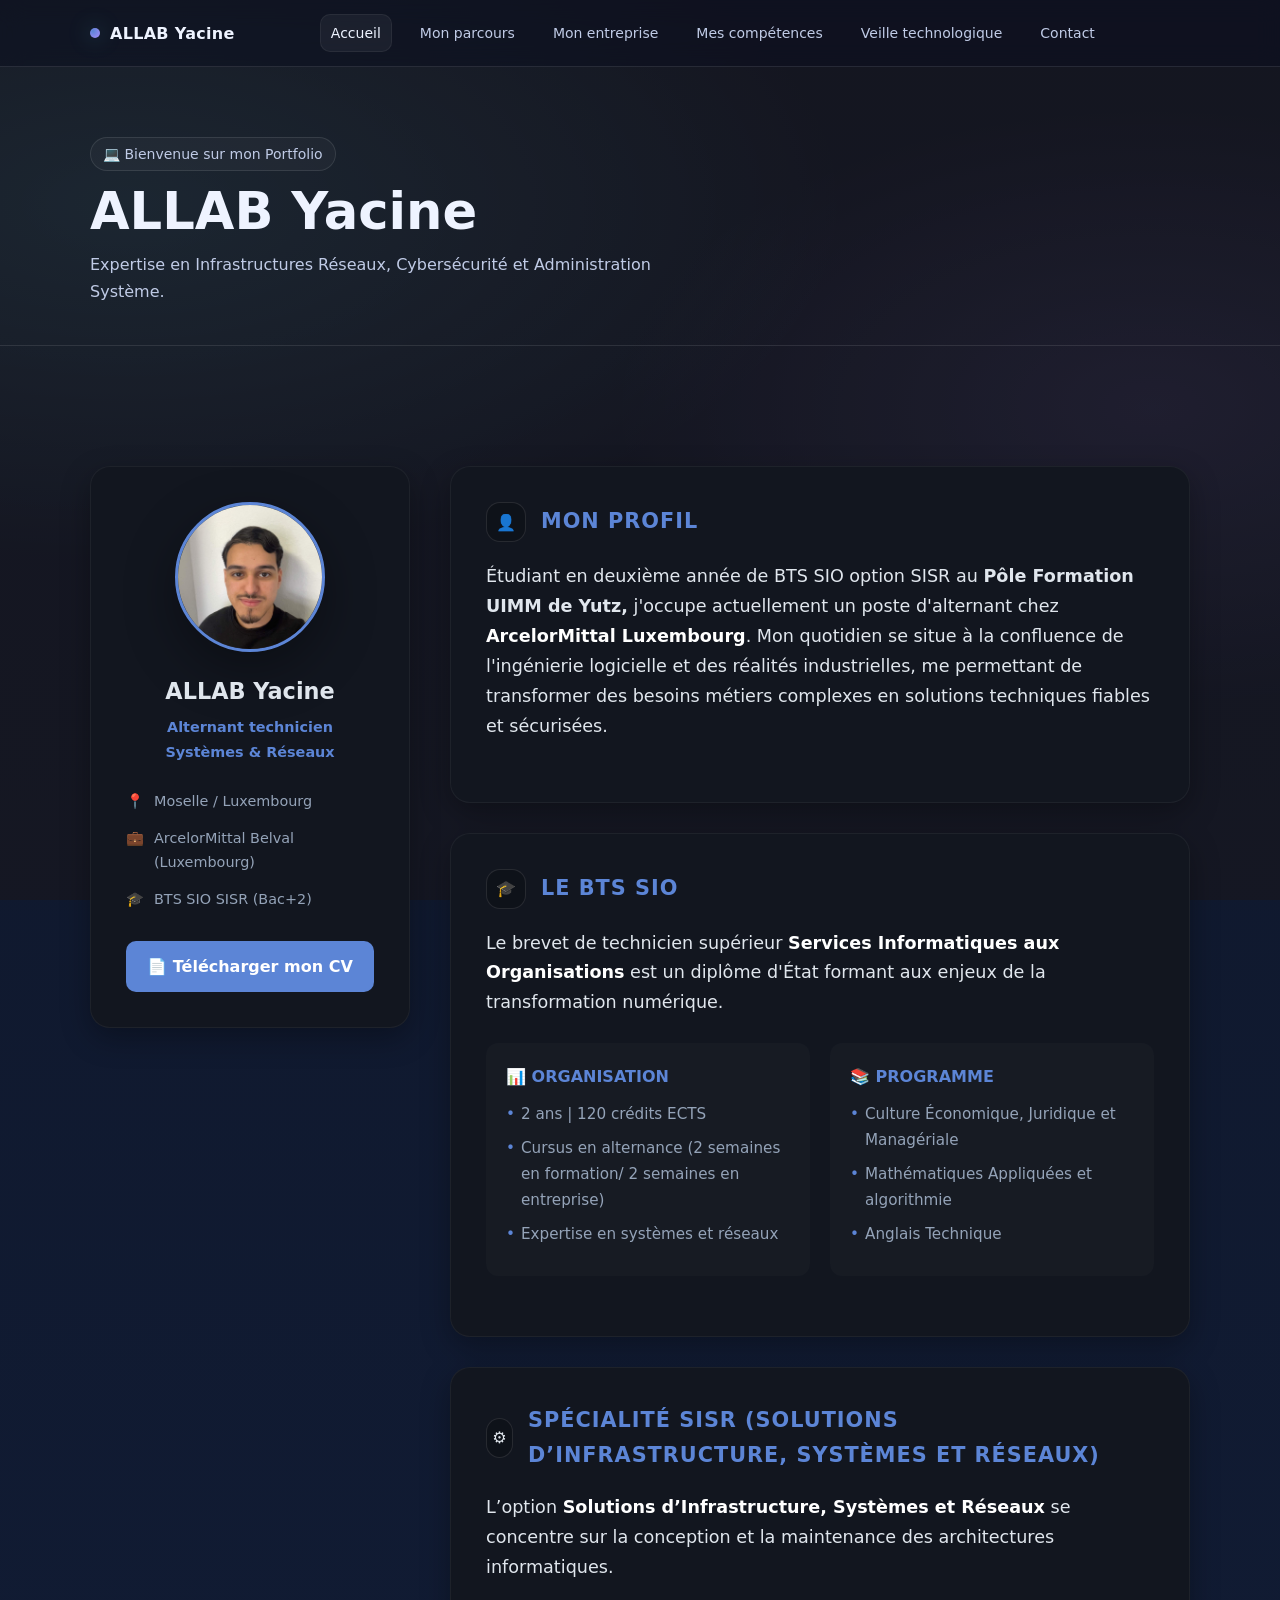
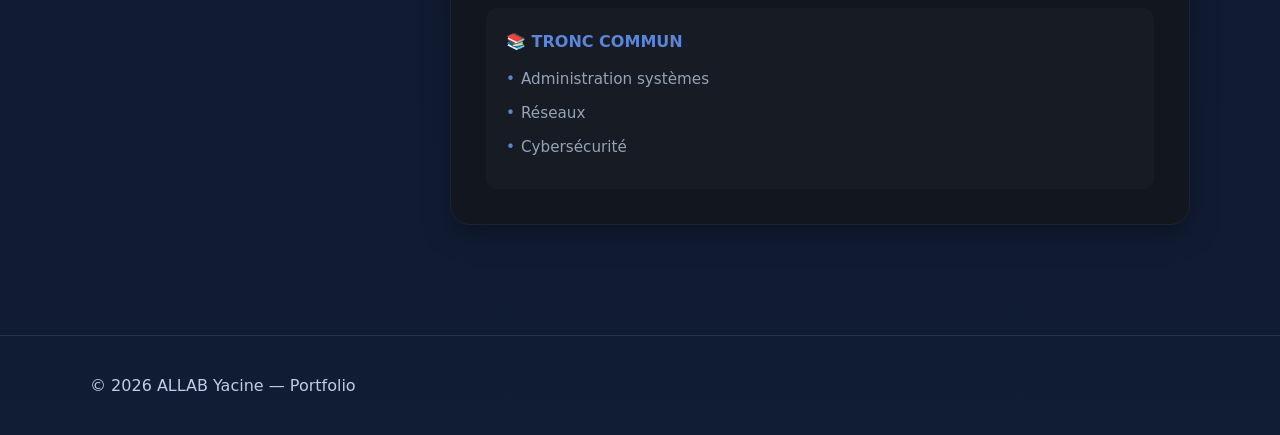
==== index.html @ d3a09414 "First commit" ====
<!doctype html>
<html lang="fr">
<head>
  <meta charset="utf-8" />
  <meta name="viewport" content="width=device-width, initial-scale=1" />
  <title>ALLAB Yacine — Mon Portfolio</title>
  <link rel="stylesheet" href="assets/css/style.css" />
</head>
<body>
  <div id="progress" class="progress"></div>

  <header class="header">
    <div class="container nav">
      <a class="brand" href="index.html">
        <span class="dot"></span>
        <span>ALLAB Yacine</span>
      </a>

      <nav id="navLinks" class="nav-links">
        <a class="active" href="index.html">Accueil</a>
        <a href="parcours.html">Mon parcours</a>
        <a href="entreprise.html">Mon entreprise</a>
        <a href="competences.html">Mes compétences</a>
        <a href="veille.html">Veille technologique</a>
        <a href="contact.html">Contact</a>
      </nav>

      <div class="actions">
        <button id="burger" class="burger" type="button" aria-label="Ouvrir le menu">
          <span></span>
        </button>
      </div>
    </div>
  </header>

<main>
  <section class="hero hero-bg">
    <div class="container">
      <div class="reveal">
        <span class="badge">💻 Bienvenue sur mon Portfolio</span>
        <h1 class="h-title">ALLAB Yacine</h1>
        <p class="h-sub">Expertise en Infrastructures Réseaux, Cybersécurité et Administration Système.</p>
      </div>
    </div>
  </section>

  <section class="about-section">
    <div class="container">
      <div class="about-grid">
        
        <aside class="big-bubble-dark profile-aside reveal">
          <div class="bubble-content-padding">
            <div class="about-avatar">
              <img src="./assets/img/moi2.jpg" alt="Photo de Yacine ALLAB">
            </div>
            <div class="about-name">
              <h2>ALLAB Yacine</h2>
              <p class="accent-text">Alternant technicien Systèmes & Réseaux</p>
            </div>
            <div class="about-info-list">
              <div class="info-item"><span>📍</span> Moselle / Luxembourg</div>
              <div class="info-item"><span>💼</span> ArcelorMittal Belval (Luxembourg)</div>
              <div class="info-item"><span>🎓</span> BTS SIO SISR (Bac+2)</div>
            </div>
            <a class="about-cv-btn" href="assets/cv/ALLAB_Yacine_CV.pdf" target="_blank">📄 Télécharger mon CV</a>
          </div>
        </aside>

        <div class="about-main-content">
          
          <article class="big-bubble-dark reveal">
            <div class="bubble-content-padding">
              <div class="bubble-header-mini">
                <span class="mini-ico">👤</span>
                <h2>Mon Profil</h2>
              </div>
              <p class="bubble-text">
                Étudiant en deuxième année de BTS SIO option SISR au <strong>Pôle Formation UIMM de Yutz,</strong> j'occupe actuellement un poste d'alternant chez <b>ArcelorMittal Luxembourg</b>. 
                Mon quotidien se situe à la confluence de l'ingénierie logicielle et des réalités industrielles, me permettant de transformer des besoins métiers complexes en solutions techniques fiables et sécurisées.
              </p>
            </div>
          </article>

          <article class="big-bubble-dark reveal" style="margin-top: 30px;">
            <div class="bubble-content-padding">
              <div class="bubble-header-mini">
                <span class="mini-ico">🎓</span>
                <h2>Le BTS SIO</h2>
              </div>
              <p class="bubble-text">
                Le brevet de technicien supérieur <b>Services Informatiques aux Organisations</b> est un diplôme d'État formant aux enjeux de la transformation numérique.
              </p>
              <div class="bubble-grid">
                <div class="bubble-box">
                  <h3 class="box-title">📊 Organisation</h3>
                  <ul class="clean-list">
                    <li>2 ans | 120 crédits ECTS</li>
                    <li>Cursus en alternance (2 semaines en formation/ 2 semaines en entreprise)</li>
                    <li>Expertise en systèmes et réseaux</li>
                  </ul>
                </div>
                <div class="bubble-box">
                  <h3 class="box-title">📚 Programme</h3>
                  <ul class="clean-list">
                    <li>Culture Économique, Juridique et Managériale</li>
                    <li>Mathématiques Appliquées et algorithmie</li>
                    <li>Anglais Technique</li>
                  </ul>
                </div>
              </div>
            </div>
          </article>

          <article class="big-bubble-dark reveal" style="margin-top: 30px;">
            <div class="bubble-content-padding">
              <div class="bubble-header-mini">
                <span class="mini-ico">⚙️</span>
                <h2>Spécialité SISR (Solutions d’Infrastructure, Systèmes et Réseaux)</h2>
              </div>
              <p class="bubble-text">
                L’option <b>Solutions d’Infrastructure, Systèmes et Réseaux</b> se concentre sur la conception et la maintenance des architectures informatiques.
              </p>
                <div class="bubble-box">
                  <h3 class="box-title">📚 Tronc commun</h3>
                  <ul class="clean-list">
                    <li>Administration systèmes</li>
                    <li>Réseaux</li>
                    <li>Cybersécurité</li>
                  </ul>
                </div>
            </div>
          </article>

        </div>
      </div>
    </div>
  </section>

  <footer class="footer">
    <div class="container">
      © <span id="year"></span> ALLAB Yacine — Portfolio 
    </div>
  </footer>
</main>

  <script src="assets/js/main.js"></script>
  <script>
    document.getElementById("year").textContent = new Date().getFullYear();
  </script>
</body>
</html>
---- assets/css/style.css ----
/* ====== RESET / BASE ====== */
* { box-sizing: border-box; margin: 0; padding: 0; }
html { scroll-behavior: smooth; }
:root{
  /* Dark plus clair */
  --bg: #0f172a;     /* fond principal (plus clair) */
  --bg2:#111c35;     /* dégradé bas */
  --card:#182347;    /* cartes plus claires */
  --text:#eef3ff;    /* texte */
  --muted:#c0cbe6;   /* texte secondaire plus lisible */

  --accent:#6ee7ff;
  --accent2:#a78bfa;

  --border: rgba(255,255,255,.10);
  --shadow: 0 16px 40px rgba(0,0,0,.28);
  --radius: 18px;
  --max: 1100px;
}

body{
  font-family: ui-sans-serif, system-ui, -apple-system, Segoe UI, Roboto, Arial;
  color: var(--text);
background:
  radial-gradient(1200px 600px at 10% 10%, rgba(110,231,255,.14), transparent 60%),
  radial-gradient(900px 500px at 90% 20%, rgba(167,139,250,.12), transparent 60%),
  linear-gradient(180deg, var(--bg), var(--bg2));
  min-height: 100vh;
}

a{ color: inherit; text-decoration: none; }
img{ max-width: 100%; display: block; }

.container{ width: min(var(--max), 92%); margin: 0 auto; }
section{ padding: 70px 0; }

.badge{
  display: inline-flex; gap: 8px; align-items:center;
  border: 1px solid var(--border);
  background: rgba(255,255,255,.03);
  padding: 8px 12px;
  border-radius: 999px;
  color: var(--muted);
  font-size: 14px;
}

hr.sep{
  border: none;
  height: 1px;
  background: linear-gradient(90deg, transparent, rgba(255,255,255,.14), transparent);
  margin: 28px 0;
}

/* ====== HEADER / NAV ====== */
.header{
  position: sticky;
  top: 0;
  z-index: 50;
  backdrop-filter: blur(12px);
  background: rgba(11,16,32,.55);
  border-bottom: 1px solid var(--border);
}

.nav{
  display:flex; align-items:center; justify-content: space-between;
  padding: 14px 0;
}

.brand{
  display:flex; align-items:center; gap: 10px;
  font-weight: 700;
  letter-spacing: .3px;
}

.brand .dot{
  width: 10px; height: 10px; border-radius: 50%;
  background: radial-gradient(circle at 30% 30%, var(--accent), var(--accent2));
  box-shadow: 0 0 22px rgba(110,231,255,.35);
}

.nav-links{
  display:flex; gap: 18px; align-items:center;
}

.nav-links a{
  color: var(--muted);
  font-size: 14px;
  padding: 10px 10px;
  border-radius: 10px;
  transition: .2s ease;
}
.nav-links a:hover, .nav-links a.active{
  color: var(--text);
  background: rgba(255,255,255,.05);
  border: 1px solid rgba(255,255,255,.06);
}

.actions{ display:flex; gap: 10px; align-items:center; }
.icon-btn{
  border: 1px solid var(--border);
  background: rgba(255,255,255,.03);
  color: var(--text);
  padding: 10px 12px;
  border-radius: 12px;
  cursor: pointer;
  transition: .2s ease;
}
.icon-btn:hover{ transform: translateY(-1px); background: rgba(255,255,255,.06); }

.burger{
  display:none;
  width: 44px; height: 44px;
  align-items:center; justify-content:center;
  border-radius: 12px;
  border: 1px solid var(--border);
  background: rgba(255,255,255,.03);
  cursor:pointer;
}
.burger span{
  display:block; width: 18px; height: 2px; background: var(--text);
  position: relative;
}
.burger span::before, .burger span::after{
  content:""; position:absolute; left:0;
  width: 18px; height: 2px; background: var(--text);
}
.burger span::before{ top:-6px; }
.burger span::after{ top:6px; }

/* ====== HERO ====== */
.hero{
  padding: 70px 0 40px;
}
.hero-grid{
  display:grid;
  grid-template-columns: 1.2fr .8fr;
  gap: 28px;
  align-items: stretch;
}
.h-title{
  font-size: clamp(34px, 4vw, 52px);
  line-height: 1.05;
  margin: 14px 0 12px;
}
.h-sub{
  color: var(--muted);
  font-size: 16px;
  line-height: 1.7;
  max-width: 56ch;
}
.h-cta{ margin-top: 18px; display:flex; gap: 12px; flex-wrap: wrap; }

.btn{
  display:inline-flex; align-items:center; justify-content:center;
  gap: 10px;
  padding: 12px 16px;
  border-radius: 14px;
  border: 1px solid var(--border);
  background: rgba(255,255,255,.03);
  transition: .2s ease;
  font-weight: 600;
  font-size: 14px;
}
.btn:hover{ transform: translateY(-1px); background: rgba(255,255,255,.06); }

.btn.primary{
  border: none;
  background: linear-gradient(90deg, rgba(110,231,255,.95), rgba(167,139,250,.95));
  color: #071022;
}
.btn.primary:hover{ filter: brightness(1.02); }

.card{
  border: 1px solid var(--border);
  background: rgba(24,35,71,.72);
  border-radius: var(--radius);
  box-shadow: var(--shadow);
}

.hero-card{
  padding: 18px;
  display:flex;
  flex-direction: column;
  gap: 14px;
  position: relative;
  overflow:hidden;
}
.hero-card::before{
  content:"";
  position:absolute; inset:-120px -160px auto auto;
  width: 320px; height: 320px;
  background: radial-gradient(circle at 30% 30%, rgba(110,231,255,.18), transparent 55%);
  transform: rotate(12deg);
}
.profile{
  display:flex; gap: 14px; align-items:center;
}
.avatar{
  width: 54px; height: 54px; border-radius: 16px;
  background: linear-gradient(135deg, rgba(110,231,255,.35), rgba(167,139,250,.35));
  border: 4px solid rgba(255,255,255,.10);
  display:flex; align-items:center; justify-content:center;
  font-weight: 800;
}
.profile .meta p{ color: var(--muted); font-size: 13px; margin-top: 3px; }

.kpi{
  display:grid;
  grid-template-columns: repeat(3,1fr);
  gap: 10px;
}
.kpi .k{
  padding: 12px;
  border-radius: 14px;
  border: 1px solid var(--border);
  background: rgba(255,255,255,.03);
}
.k .n{ font-weight: 800; font-size: 18px; }
.k .l{ color: var(--muted); font-size: 12px; margin-top: 6px; }

/* ====== CONTENT BLOCKS ====== */
.grid-3{ display:grid; grid-template-columns: repeat(3, 1fr); gap: 14px; }
.grid-2{ display:grid; grid-template-columns: repeat(2, 1fr); gap: 14px; }

.block{ padding: 18px; }
.block h3{ font-size: 16px; margin-bottom: 8px; }
.block p{ color: var(--muted); line-height: 1.7; font-size: 14px; }

.list{
  margin-top: 8px;
  display:flex;
  flex-direction: column;
  gap: 10px;
}
.li{
  display:flex; gap: 10px; align-items:flex-start;
  padding: 12px;
  border-radius: 14px;
  border: 1px solid var(--border);
  background: rgba(255,255,255,.03);
}
.bullet{
  width: 10px; height: 10px; border-radius: 50%;
  margin-top: 6px;
  background: linear-gradient(135deg, var(--accent), var(--accent2));
  box-shadow: 0 0 18px rgba(110,231,255,.22);
}

.page-title{
  padding: 40px 0 10px;
}
.page-title h1{
  font-size: 34px;
  margin-top: 10px;
}
.page-title p{ color: var(--muted); margin-top: 8px; line-height: 1.7; }

.pills{ display:flex; flex-wrap: wrap; gap: 10px; margin-top: 12px; }
.pill{
  font-size: 13px;
  padding: 8px 10px;
  border-radius: 999px;
  border: 1px solid var(--border);
  background: rgba(255,255,255,.03);
  color: var(--muted);
}


.avatar {
  width:200px;
  height:200px;
  border-radius:50%;
  overflow:hidden;
  display:flex;
  align-items:center;
  justify-content:center;
  background:linear-gradient(135deg,#6ee7ff,#a78bfa);
}

.avatar img{
  width:100%;
  height:100%;
  object-fit:cover;
}
/* ====== SKILLS ====== */
.skill{
  padding: 14px;
  border-radius: 16px;
  border: 1px solid var(--border);
  background: rgba(255,255,255,.03);
}
.skill .top{ display:flex; justify-content: space-between; gap: 14px; align-items:center; }
.skill .top b{ font-size: 14px; }
.skill .top span{ color: var(--muted); font-size: 12px; }
.bar{
  margin-top: 10px;
  height: 10px;
  border-radius: 999px;
  background: rgba(255,255,255,.06);
  overflow:hidden;
  border: 1px solid rgba(255,255,255,.05);
}
.bar > i{
  display:block;
  height: 100%;
  width: 40%;
  border-radius: 999px;
  background: linear-gradient(90deg, rgba(110,231,255,.95), rgba(167,139,250,.95));
}

/* ====== CONTACT ====== */
.contact-grid{
  display:grid;
  grid-template-columns: 1fr 1fr;
  gap: 14px;
}
.input{
  width: 100%;
  padding: 12px 12px;
  border-radius: 12px;
  border: 1px solid var(--border);
  background: rgba(255,255,255,.03);
  color: var(--text);
  outline: none;
}
textarea.input{ min-height: 140px; resize: vertical; }

small.help{ color: var(--muted); display:block; margin-top: 8px; line-height: 1.6; }

/* ====== FOOTER ====== */
.footer{
  padding: 40px 0;
  color: var(--muted);
  border-top: 1px solid var(--border);
  margin-top: 40px;
}

/* ====== SCROLL PROGRESS ====== */
.progress{
  position: fixed;
  top: 0; left: 0;
  height: 3px;
  width: 0%;
  background: linear-gradient(90deg, rgba(110,231,255,.95), rgba(167,139,250,.95));
  z-index: 100;
}

/* ====== ANIMATIONS ====== */
.reveal{
  opacity: 0;
  transform: translateY(10px);
  transition: .6s ease;
}
.reveal.visible{
  opacity: 1;
  transform: translateY(0);
}

/* ====== RESPONSIVE ====== */
@media (max-width: 920px){
  .hero-grid{ grid-template-columns: 1fr; }
  .grid-3{ grid-template-columns: 1fr; }
  .grid-2{ grid-template-columns: 1fr; }
  .contact-grid{ grid-template-columns: 1fr; }
  .kpi{ grid-template-columns: 1fr; }

  .nav-links{
    position: fixed;
    top: 64px;
    left: 4%;
    right: 4%;
    display:none;
    flex-direction: column;
    background: rgba(11,16,32,.92);
    border: 1px solid var(--border);
    border-radius: 16px;
    padding: 12px;
    box-shadow: var(--shadow);
  }
  .nav-links.open{ display:flex; }
  .burger{ display:flex; }
}


.hero-bg{
  position: relative;
  overflow: hidden;
  border-bottom: 1px solid var(--border);
}

body::before{
  content:"";
  position: fixed;
  inset:0px;
  background: url("../img/bg-server2.jpg") center/cover no-repeat;
  filter: blur(1px);
  transform: scale(1.08);
  opacity: .2;      /* augmente pour voir */
  z-index: -2;
}

body::after{
  content:"";
  position: fixed;
  inset:0;
  background: rgba(27, 22, 22, 0.45);  /* baisse l’overlay */
  z-index: -1;
}


/* IMPORTANT: remonte ton contenu au-dessus du background */
.hero-bg > .container{
  position: relative;
  z-index: 2;

}


/* ====== MINI GALLERY ====== */
.gallery-head{
  display:flex;
  justify-content: space-between;
  gap: 14px;
  align-items: flex-start;
  flex-wrap: wrap;
  margin-bottom: 14px;
}

.mini-gallery{
  display:grid;
  grid-template-columns: 1.6fr 1fr;
  grid-template-rows: 160px 160px;
  gap: 12px;
}

.g-item{
  position: relative;
  border-radius: 16px;
  overflow: hidden;
  border: 1px solid var(--border);
  background: rgba(255,255,255,.03);
  cursor: pointer;
  transition: transform .2s ease, filter .2s ease;
}

.g-item:hover{
  transform: translateY(-2px);
  filter: brightness(1.03);
}

.g-item img{
  width: 100%;
  height: 100%;
  object-fit: cover;
  display:block;
  transform: scale(1.02);
}

.g-item::after{
  content:"";
  position:absolute;
  inset:0;
  background: linear-gradient(180deg, transparent 55%, rgba(0,0,0,.55));
  pointer-events:none;
}

.g-item figcaption{
  position:absolute;
  left: 12px;
  bottom: 10px;
  font-size: 13px;
  color: rgba(255,255,255,.92);
  z-index: 1;
}

.g-big{
  grid-row: 1 / span 2;
}

/* Responsive */
@media (max-width: 920px){
  .mini-gallery{
    grid-template-columns: 1fr;
    grid-template-rows: 190px 160px 160px;
  }
  .g-big{
    grid-row: auto;
  }
}

/* ====== LIGHTBOX ====== */
.lightbox{
  position: fixed;
  inset: 0;
  display: none;
  place-items: center;
  background: rgba(0,0,0,.70);
  z-index: 999;
  padding: 18px;
}

.lightbox.open{ display: grid; }

.lightbox img{
  max-width: min(980px, 92vw);
  max-height: 82vh;
  border-radius: 18px;
  border: 1px solid rgba(255,255,255,.12);
  box-shadow: 0 20px 60px rgba(0,0,0,.45);
}

.lightbox-close{
  position: fixed;
  top: 14px;
  right: 14px;
  width: 44px;
  height: 44px;
  border-radius: 14px;
  border: 1px solid rgba(255,255,255,.16);
  background: rgba(255,255,255,.08);
  color: white;
  cursor: pointer;
}

/* ====== IMAGE ENTREPRISE ====== */
.entreprise-image{
  border-radius: 16px;
  overflow: hidden;
  border: 1px solid var(--border);
  background: rgba(255,255,255,.04);
}

.entreprise-image img{
  width: 100%;
  height: 280px;
  object-fit: cover;
  display: block;
  transition: transform .4s ease;
}

.entreprise-image:hover img{
  transform: scale(1.04);
}


/* ====== HERO PHOTO ENTREPRISE ====== */
.hero-photo{
  padding: 18px 0 10px;
}

.hero-photo-wrap{
  position: relative;
  border-radius: 22px;
  overflow: hidden;
  border: 1px solid rgba(255,255,255,.10);
  box-shadow: 0 24px 70px rgba(0,0,0,.35);
}

/* image grande, mise en avant */
.hero-photo-wrap img{
  width: 100%;
  height: clamp(220px, 36vw, 420px);
  object-fit: cover;
  display: block;
  transform: scale(1.01);
}

/* overlay pour lisibilité + effet premium */
.hero-photo-wrap::after{
  content:"";
  position:absolute;
  inset:0;
  background: linear-gradient(180deg, rgba(0,0,0,.08) 40%, rgba(0,0,0,.60));
  pointer-events:none;
}

/* caption en bas à gauche */
.hero-photo-wrap figcaption{
  position:absolute;
  left: 16px;
  bottom: 14px;
  color: rgba(255,255,255,.92);
  font-size: 14px;
  z-index: 2;
  background: rgba(0,0,0,.25);
  border: 1px solid rgba(255,255,255,.10);
  border-radius: 999px;
  padding: 8px 12px;
  backdrop-filter: blur(8px);
}

/* Texte sous photo */
.intro-texte{
  margin-top: 10px;
}

.intro-texte h2{
  font-size: 40px;
  margin-bottom: 10px;
}

.intro-texte p{
  color: var(--muted);
  line-height: 1.7;
  font-size: 15px;
  margin-bottom: 10px;
}


/* ====== MINI PHOTO (plus petite que usine.jpg) ====== */
.mini-hero-photo{
  padding: 12px 0 26px;
  display: flex;
  justify-content: center;
}

.mini-photo{
  position: relative;
  width: min(760px, 100%);        /* limite la largeur */
  border-radius: 22px;
  overflow: hidden;
  border: 1px solid rgba(255,255,255,.10);
  box-shadow: 0 20px 55px rgba(0,0,0,.30);
  cursor: pointer;
}

.mini-photo img{
  width: 100%;
  height: clamp(480px, 22vw, 800px);  /* plus petit que usine.jpg */
  object-fit: cover;
  display: block;
  transform: scale(1.01);
}

.mini-photo::after{
  content:"";
  position:absolute;
  inset:0;
  background: linear-gradient(180deg, rgba(0,0,0,.05) 55%, rgba(0,0,0,.58));
  pointer-events:none;
}

.mini-photo figcaption{
  position:absolute;
  left: 14px;
  bottom: 12px;
  color: rgba(255,255,255,.92);
  font-size: 13px;
  z-index: 2;
  background: rgba(0,0,0,.25);
  border: 1px solid rgba(255,255,255,.10);
  border-radius: 999px;
  padding: 8px 12px;
  backdrop-filter: blur(8px);
}

/* ====== RÉALISATION NOTABLE PHOTO ====== */
.notable-photo{
  margin-top: 12px;
  display:flex;
  justify-content: center;
}

.notable-photo-wrap{
  position: relative;
  width: min(860px, 100%);
  border-radius: 22px;
  overflow: hidden;
  border: 1px solid rgba(255,255,255,.10);
  box-shadow: 0 20px 55px rgba(0,0,0,.30);
  cursor: pointer;
}

.notable-photo-wrap img{
  width: 100%;
  height: clamp(200px, 26vw, 320px); /* plus petit que usine.jpg */
  object-fit: cover;
  display:block;
  transform: scale(1.01);
}

.notable-photo-wrap::after{
  content:"";
  position:absolute;
  inset:0;
  background: linear-gradient(180deg, rgba(0,0,0,.06) 55%, rgba(0,0,0,.58));
  pointer-events:none;
}

.notable-photo-wrap figcaption{
  position:absolute;
  left: 14px;
  bottom: 12px;
  color: rgba(255,255,255,.92);
  font-size: 13px;
  z-index: 2;
  background: rgba(0,0,0,.25);
  border: 1px solid rgba(255,255,255,.10);
  border-radius: 999px;
  padding: 8px 12px;
  backdrop-filter: blur(8px);
}


 /* cartes sources (même esprit que entreprise) */
    .sources-grid{
      display:grid;
      grid-template-columns: repeat(3, 1fr);
      gap: 14px;
    }
    .source-card{
      border: 1px solid var(--border);
      background: rgba(255,255,255,.03);
      border-radius: 18px;
      padding: 14px;
      box-shadow: var(--shadow);
      transition: .2s ease;
      display:flex;
      flex-direction: column;
      gap: 10px;
    }
    .source-card:hover{
      transform: translateY(-2px);
      background: rgba(255,255,255,.05);
    }
    .source-top{
      display:flex;
      gap: 10px;
      align-items:center;
    }
    .source-ico{
      width: 42px;
      height: 42px;
      border-radius: 14px;
      display:flex;
      align-items:center;
      justify-content:center;
      border: 1px solid rgba(255,255,255,.10);
      background: rgba(0,0,0,.20);
      font-size: 18px;
    }
    .source-top b{ display:block; }
    .source-tag{
      display:inline-block;
      margin-top: 2px;
      font-size: 12px;
      color: var(--muted);
      padding: 4px 8px;
      border-radius: 999px;
      border: 1px solid rgba(255,255,255,.10);
      background: rgba(0,0,0,.18);
    }
    .source-card p{
      color: var(--muted);
      font-size: 13px;
      line-height: 1.6;
    }
    .source-link{
      margin-top: auto;
      color: rgba(110,231,255,.95);
      font-weight: 700;
      font-size: 13px;
    }

    /* petit encart hero pour veille */
    .veille-hero{
      background: rgba(24,35,71,.55);
      border-radius: var(--radius);
      border: 1px solid var(--border);
      box-shadow: var(--shadow);
    }

    /* responsive */
    @media (max-width: 920px){
      .sources-grid{ grid-template-columns: 1fr; }
    }

/* ====== PARCOURS / XP LAYOUT (style screenshot) ====== */
.xp-layout{
  display:grid;
  grid-template-columns: 1fr 1fr;
  gap: 18px;
  padding: 20px 0 50px;
}

.xp-panel{
  border-radius: 22px;
  border: 1px solid rgba(255,255,255,.10);
  background: rgba(24,35,71,.55);
  box-shadow: 0 22px 60px rgba(0,0,0,.30);
  padding: 18px;
  position: relative;
  overflow: hidden;
}

/* glow léger */
.xp-panel::before{
  content:"";
  position:absolute;
  inset:-120px auto auto -140px;
  width: 320px;
  height: 320px;
  background: radial-gradient(circle at 30% 30%, rgba(110,231,255,.20), transparent 60%);
  filter: blur(2px);
  pointer-events:none;
}
.xp-panel-right::before{
  inset:-120px -140px auto auto;
  background: radial-gradient(circle at 30% 30%, rgba(167,139,250,.18), transparent 60%);
}

.xp-head{
  display:flex;
  gap: 12px;
  align-items:center;
  padding-bottom: 12px;
  border-bottom: 1px solid rgba(255,255,255,.08);
  margin-bottom: 14px;
}
.xp-head h2{
  font-size: 22px;
  margin: 0;
}
.xp-sub{
  color: var(--muted);
  font-size: 13px;
  margin-top: 4px;
}

.xp-ico{
  width: 46px;
  height: 46px;
  border-radius: 16px;
  display:flex;
  align-items:center;
  justify-content:center;
  border: 1px solid rgba(255,255,255,.12);
  background: rgba(0,0,0,.18);
  font-size: 18px;
}
.xp-ico-blue{
  background: rgba(0,0,0,.18);
}

/* XP cards */
.xp-card{
  border: 1px solid rgba(255,255,255,.10);
  background: rgba(0,0,0,.14);
  border-radius: 18px;
  padding: 14px;
  margin-bottom: 14px;
}

.xp-card-top{
  display:flex;
  gap: 12px;
  align-items:flex-start;
}

.xp-logo{
  width: 44px;
  height: 44px;
  border-radius: 14px;
  display:flex;
  align-items:center;
  justify-content:center;
  border: 1px solid rgba(255,255,255,.10);
  background: rgba(255,255,255,.04);
  font-weight: 900;
}

.xp-title-row{
  display:flex;
  gap: 10px;
  align-items:center;
  justify-content: space-between;
  flex-wrap: wrap;
}
.xp-title-row h3{
  font-size: 16px;
  margin: 0;
}

.xp-badge{
  font-size: 12px;
  padding: 5px 10px;
  border-radius: 999px;
  border: 1px solid rgba(255,255,255,.12);
  background: rgba(110,231,255,.10);
  color: rgba(235,245,255,.95);
}
.xp-badge-alt{
  background: rgba(167,139,250,.12);
}

.xp-company{
  color: rgba(110,231,255,.95);
  font-weight: 700;
  font-size: 13px;
  margin-top: 4px;
}
.xp-meta{
  display:flex;
  gap: 12px;
  flex-wrap: wrap;
  margin-top: 8px;
  color: var(--muted);
  font-size: 12px;
}

.xp-desc{
  margin-top: 10px;
  color: var(--muted);
  font-size: 13px;
  line-height: 1.6;
}

/* accordéons */
.xp-accordions{
  margin-top: 12px;
  display:flex;
  flex-direction: column;
  gap: 10px;
}
.xp-details{
  border: 1px solid rgba(255,255,255,.10);
  background: rgba(255,255,255,.03);
  border-radius: 14px;
  padding: 10px 12px;
}
.xp-details summary{
  cursor: pointer;
  font-weight: 800;
  font-size: 13px;
  list-style: none;
}
.xp-details summary::-webkit-details-marker{ display:none; }
.xp-details ul{
  margin: 10px 0 0 16px;
  color: var(--muted);
  font-size: 13px;
  line-height: 1.6;
}

/* tags */
.xp-tags{
  display:flex;
  flex-wrap: wrap;
  gap: 8px;
  margin-top: 10px;
}
.xp-tag{
  font-size: 12px;
  padding: 6px 10px;
  border-radius: 999px;
  border: 1px solid rgba(255,255,255,.12);
  background: rgba(0,0,0,.18);
  color: rgba(255,255,255,.86);
}

/* Study card (BTS) */
.study-card{
  border: 1px solid rgba(255,255,255,.10);
  background: rgba(0,0,0,.14);
  border-radius: 18px;
  padding: 14px;
}

.study-top{
  display:grid;
  grid-template-columns: auto 1fr auto;
  gap: 12px;
  align-items:center;
}

.study-chip{
  width: 44px;
  height: 44px;
  border-radius: 14px;
  display:flex;
  align-items:center;
  justify-content:center;
  border: 1px solid rgba(255,255,255,.10);
  background: rgba(110,231,255,.10);
  font-weight: 900;
}

.study-title h3{
  margin: 0;
  font-size: 16px;
}
.study-sub{
  margin-top: 4px;
  color: var(--muted);
  font-size: 13px;
}

.study-year{
  font-size: 12px;
  padding: 6px 10px;
  border-radius: 999px;
  border: 1px solid rgba(255,255,255,.12);
  background: rgba(167,139,250,.12);
}

.study-desc{
  margin-top: 12px;
  color: var(--muted);
  font-size: 13px;
  line-height: 1.65;
}

.study-btn{
  display:inline-flex;
  margin-top: 12px;
  padding: 10px 12px;
  border-radius: 14px;
  border: 1px solid rgba(255,255,255,.12);
  background: linear-gradient(90deg, rgba(110,231,255,.25), rgba(167,139,250,.22));
  font-weight: 800;
  font-size: 13px;
}

.study-list{
  margin-top: 14px;
  border-top: 1px solid rgba(255,255,255,.08);
  padding-top: 12px;
}
.study-list h4{
  margin: 0 0 8px;
  font-size: 14px;
}
.study-list ul{
  margin: 0 0 0 16px;
  color: var(--muted);
  font-size: 13px;
  line-height: 1.6;
}

.study-pills{
  margin-top: 12px;
  display:flex;
  flex-wrap: wrap;
  gap: 8px;
}

/* mini section */
.study-mini{
  margin-top: 14px;
  border: 1px solid rgba(255,255,255,.10);
  background: rgba(255,255,255,.03);
  border-radius: 18px;
  padding: 14px;
}
.study-mini h4{
  margin: 0 0 10px;
  font-size: 14px;
}
.study-mini-grid{
  display:grid;
  grid-template-columns: 1fr 1fr;
  gap: 10px;
}
.mini-box{
  border: 1px solid rgba(255,255,255,.10);
  background: rgba(0,0,0,.14);
  border-radius: 14px;
  padding: 12px;
}
.mini-box p{
  margin-top: 6px;
  color: var(--muted);
  font-size: 13px;
  line-height: 1.55;
}

/* Responsive */
@media (max-width: 920px){
  .xp-layout{ grid-template-columns: 1fr; }
  .study-mini-grid{ grid-template-columns: 1fr; }
}

/* ====== SECTION ABOUT (style screenshot) ====== */
.about-like{
  padding: 10px 0 70px;
}

.about-like-grid{
  display:grid;
  grid-template-columns: 0.95fr 1.55fr;
  gap: 18px;
  align-items: start;
}

.glow-card{
  position: relative;
  border-radius: 26px;
  padding: 1px;
  background: linear-gradient(135deg,
    rgba(255,140,0,.35),
    rgba(167,139,250,.35),
    rgba(110,231,255,.25)
  );
  box-shadow: 0 26px 80px rgba(0,0,0,.35);
  overflow: hidden;
}

.glow-card::before{
  content:"";
  position:absolute;
  inset:-120px -120px auto auto;
  width: 280px;
  height: 280px;
  background: radial-gradient(circle at 30% 30%, rgba(167,139,250,.35), transparent 60%);
  filter: blur(2px);
  pointer-events:none;
}

.glow-card::after{
  content:"";
  position:absolute;
  inset:auto auto -140px -140px;
  width: 320px;
  height: 320px;
  background: radial-gradient(circle at 30% 30%, rgba(255,140,0,.30), transparent 60%);
  filter: blur(2px);
  pointer-events:none;
}

.glow-inner{
  border-radius: 25px;
  border: 1px solid rgba(255,255,255,.10);
  background: rgba(24,35,71,.62);
  padding: 18px;
  position: relative;
  z-index: 1;
}

/* LEFT PROFILE */
.about-profile{
  text-align: center;
  padding: 22px 18px;
}

.about-avatar{
    width:150px;
    height:150px;
    border-radius:50%;
    overflow:hidden;
    margin:auto;
}

.about-avatar img{
    width:100%;
    height:100%;
    object-fit:cover;
}

.about-avatar{
  width: 150px;
  height: 150px;
  border-radius: 999px;
  display:flex;
  align-items:center;
  justify-content:center;
  font-weight: 900;
  font-size: 44px;
  color: rgba(255,255,255,.95);
  background: radial-gradient(circle at 30% 30%, rgba(110,231,255,.22), rgba(167,139,250,.18));
  border: 4px solid rgba(255,140,0,.55);
  box-shadow: 0 18px 50px rgba(0,0,0,.35);
}

.about-name{
  margin-top: 14px;
}

.about-name h2{
  margin: 0;
  font-size: 22px;
}

.about-role{
  margin-top: 6px;
  color: rgba(255, 255, 255, 0.95);
  font-weight: 800;
  font-size: 13px;
}

.about-info{
  margin-top: 16px;
  display:flex;
  flex-direction: column;
  gap: 10px;
  text-align: left;
  padding: 0 10px;
}

.about-line{
  display:flex;
  gap: 10px;
  align-items:center;
  color: var(--muted);
  font-size: 13px;
}

.about-ico{
  width: 28px;
  height: 28px;
  border-radius: 10px;
  display:flex;
  align-items:center;
  justify-content:center;
  border: 1px solid rgba(255,255,255,.10);
  background: rgba(0,0,0,.18);
}

.about-stats{
  margin-top: 18px;
  display:grid;
  grid-template-columns: 1fr 1fr;
  gap: 10px;
}

.stat{
  border: 1px solid rgba(255,255,255,.10);
  background: rgba(0,0,0,.14);
  border-radius: 14px;
  padding: 12px;
}

.stat-n{
  font-weight: 900;
  font-size: 20px;
  color: rgba(255,140,0,.95);
}

.stat-l{
  margin-top: 6px;
  color: var(--muted);
  font-size: 12px;
}

.about-cv-btn{
  margin-top: 16px;
  display:inline-flex;
  justify-content:center;
  width: 100%;
  padding: 12px 14px;
  border-radius: 14px;
  border: 1px solid rgba(255,255,255,.12);
  background: linear-gradient(90deg, rgba(255,140,0,.90), rgba(167,139,250,.80));
  color: #071022;
  font-weight: 900;
}

.about-cv-btn:hover{
  filter: brightness(1.03);
  transform: translateY(-1px);
}

/* RIGHT */
.about-right{
  display:flex;
  flex-direction: column;
  gap: 14px;
}

.about-box-head{
  display:flex;
  gap: 10px;
  align-items:center;
  margin-bottom: 8px;
}

.mini-ico{
  width: 40px;
  height: 40px;
  border-radius: 14px;
  display:flex;
  align-items:center;
  justify-content:center;
  border: 1px solid rgba(255,255,255,.10);
  background: rgba(0,0,0,.18);
}

.about-box h2{
  margin: 0;
  font-size: 22px;
}

.about-text{
  margin-top: 10px;
  color: var(--muted);
  font-size: 14px;
  line-height: 1.7;
}

/* Small cards */
.about-small-grid{
  display:grid;
  grid-template-columns: 1fr 1fr;
  gap: 14px;
}

.about-mini{
  padding: 18px;
}

.mini-title{
  margin: 0 0 10px 0;
  font-size: 16px;
  font-weight: 900;
}
.mini-title.orange{ color: rgba(255, 255, 255, 0.95); }
.mini-title.purple{ color: rgba(255, 255, 255, 0.95); }

.mini-list{
  margin: 0;
  padding-left: 18px;
  color: var(--muted);
  font-size: 14px;
  line-height: 1.75;
}

/* Responsive */
@media (max-width: 920px){
  .about-like-grid{
    grid-template-columns: 1fr;
  }
  .about-small-grid{
    grid-template-columns: 1fr;
  }
}

.study-photo{
  position: relative;
  margin-top: 14px;
  border-radius: 18px;
  overflow: hidden;
  border: 1px solid rgba(255,255,255,.10);
  box-shadow: 0 16px 40px rgba(0,0,0,.28);
  cursor: pointer;
}

.study-photo img{
  width: 100%;
  height: clamp(180px, 22vw, 260px);
  object-fit: cover;
  display: block;
}

.study-photo::after{
  content:"";
  position: absolute;
  inset: 0;
  background: linear-gradient(180deg, rgba(0,0,0,.05) 55%, rgba(0,0,0,.58));
  pointer-events: none;
}

.study-photo figcaption{
  position: absolute;
  left: 14px;
  bottom: 12px;
  color: rgba(255,255,255,.92);
  font-size: 13px;
  z-index: 2;
  background: rgba(0,0,0,.25);
  border: 1px solid rgba(255,255,255,.10);
  border-radius: 999px;
  padding: 8px 12px;
  backdrop-filter: blur(8px);
}

/* ====== FICHE DE POSTE DARK ====== */
.job-card-dark-section{
  padding: 24px 0 34px;
}

.job-card-dark{
  border-radius: 22px;
  border: 1px solid rgba(255,255,255,.10);
  background: rgba(24,35,71,.62);
  box-shadow: 0 22px 60px rgba(0,0,0,.30);
  padding: 22px;
  position: relative;
  overflow: hidden;
}

.job-card-dark::before{
  content:"";
  position:absolute;
  inset:-120px auto auto -140px;
  width: 320px;
  height: 320px;
  background: radial-gradient(circle at 30% 30%, rgba(110,231,255,.14), transparent 60%);
  pointer-events:none;
}

.job-card-dark::after{
  content:"";
  position:absolute;
  inset:auto -120px -140px auto;
  width: 320px;
  height: 320px;
  background: radial-gradient(circle at 30% 30%, rgba(167,139,250,.16), transparent 60%);
  pointer-events:none;
}

.job-dark-header{
  position: relative;
  z-index: 1;
  display:flex;
  justify-content: space-between;
  gap: 18px;
  align-items:flex-start;
  flex-wrap: wrap;
  padding-bottom: 16px;
  border-bottom: 1px solid rgba(255,255,255,.08);
}

.job-dark-left{
  display:flex;
  gap: 14px;
  align-items:flex-start;
}

.job-dark-logo{
  width: 54px;
  height: 54px;
  border-radius: 16px;
  display:flex;
  align-items:center;
  justify-content:center;
  background: rgba(255,255,255,.05);
  border: 1px solid rgba(255,255,255,.10);
  font-weight: 900;
  color: var(--text);
  flex-shrink: 0;
}

.job-dark-left h2{
  margin: 0;
  font-size: 25px;
  line-height: 1.2;
  color: var(--text);
}

.job-dark-company{
  margin-top: 6px;
  color: rgba(110,231,255,.95);
  font-weight: 700;
  font-size: 15px;
}

.job-dark-right{
  display:flex;
  flex-direction: column;
  gap: 8px;
  text-align: right;
  color: var(--muted);
  font-size: 14px;
}

.job-dark-intro{
  position: relative;
  z-index: 1;
  margin-top: 18px;
  color: var(--muted);
  font-size: 15px;
  line-height: 1.8;
}

.job-dark-block{
  position: relative;
  z-index: 1;
  margin-top: 24px;
}

.job-dark-block h3{
  margin-bottom: 12px;
  color: var(--text);
  font-size: 18px;
}

.job-dark-list{
  margin: 0;
  padding-left: 20px;
  display:flex;
  flex-direction: column;
  gap: 12px;
  color: var(--muted);
  line-height: 1.7;
}

.job-dark-list li::marker{
  color: rgba(110,231,255,.95);
}

.job-dark-tags{
  display:flex;
  flex-wrap: wrap;
  gap: 10px;
}

.job-dark-tags span{
  padding: 8px 12px;
  border-radius: 999px;
  background: rgba(255,255,255,.05);
  border: 1px solid rgba(255,255,255,.10);
  color: var(--text);
  font-size: 13px;
  font-weight: 600;
}

@media (max-width: 920px){
  .job-dark-header{
    flex-direction: column;
  }

  .job-dark-right{
    text-align: left;
  }

  .job-dark-left h2{
    font-size: 21px;
  }

  .job-card-dark{
    padding: 18px;
  }
}

/* ====== VEILLE / ARTICLES ====== */
.articles-grid{
  display: grid;
  grid-template-columns: 1fr;
  gap: 18px;
}

.article-card{
  border: 1px solid rgba(255,255,255,.10);
  background: rgba(255,255,255,.03);
  border-radius: 20px;
  overflow: hidden;
  box-shadow: var(--shadow);
  transition: .2s ease;
}

.article-card:hover{
  transform: translateY(-2px);
  background: rgba(255,255,255,.04);
}

.article-header{
  padding: 18px 18px 10px;
  border-bottom: 1px solid rgba(255,255,255,.08);
  background: linear-gradient(180deg, rgba(255,255,255,.03), rgba(255,255,255,.01));
}

.article-meta-top{
  display: flex;
  flex-wrap: wrap;
  gap: 10px;
  align-items: center;
  margin-bottom: 12px;
}

.article-tag{
  display: inline-flex;
  align-items: center;
  gap: 6px;
  padding: 7px 12px;
  border-radius: 999px;
  font-size: 12px;
  font-weight: 700;
  border: 1px solid rgba(255,255,255,.10);
}

.tag-cyber{
  background: rgba(239,68,68,.14);
  color: #fecaca;
}

.tag-sys{
  background: rgba(59,130,246,.14);
  color: #bfdbfe;
}

.tag-net{
  background: rgba(16,185,129,.14);
  color: #bbf7d0;
}

.article-date{
  font-size: 12px;
  color: var(--muted);
}

.article-title{
  font-size: 20px;
  line-height: 1.4;
  color: var(--text);
}

.article-body{
  padding: 18px;
}

.article-body p{
  color: var(--muted);
  line-height: 1.85;
  font-size: 15px;
  margin-bottom: 14px;
}

.article-impact,
.article-actions{
  margin-top: 18px;
  padding: 14px;
  border-radius: 16px;
  border: 1px solid rgba(255,255,255,.08);
  background: rgba(0,0,0,.16);
}

.impact-label,
.action-label{
  display: inline-block;
  margin-bottom: 8px;
  font-size: 13px;
  font-weight: 800;
  color: var(--text);
}

.article-impact p{
  margin-bottom: 0;
}

.article-actions ul{
  margin: 0;
  padding-left: 18px;
  color: var(--muted);
  line-height: 1.8;
  font-size: 14px;
}

.article-actions li{
  margin-bottom: 8px;
}

.article-sources{
  margin-top: 18px;
  display: flex;
  flex-wrap: wrap;
  gap: 10px;
}

.source-btn{
  display: inline-flex;
  align-items: center;
  justify-content: center;
  padding: 10px 14px;
  border-radius: 12px;
  border: 1px solid rgba(255,255,255,.10);
  background: rgba(255,255,255,.04);
  color: var(--text);
  font-size: 13px;
  font-weight: 700;
  transition: .2s ease;
}

.source-btn:hover{
  transform: translateY(-1px);
  background: rgba(255,255,255,.08);
}

/* option : 2 colonnes sur grands écrans */
@media (min-width: 1100px){
  .articles-grid{
    grid-template-columns: 1fr 1fr;
  }

  .article-card:last-child{
    grid-column: 1 / -1;
  }
}

/* ====== COMPETENCES : PROJETS ====== */
.section-head{
  margin-bottom: 18px;
}

.section-head h2{
  font-size: 28px;
  color: var(--text);
  margin-bottom: 8px;
}

.section-head p{
  color: var(--muted);
  line-height: 1.7;
  font-size: 14px;
}

.projects-grid{
  display: grid;
  grid-template-columns: repeat(2, 1fr);
  gap: 18px;
}

.project-card{
  border: 1px solid rgba(255,255,255,.10);
  background: rgba(24,35,71,.72);
  border-radius: 22px;
  padding: 20px;
  box-shadow: var(--shadow);
  transition: .2s ease;
}

.project-card:hover{
  transform: translateY(-2px);
  background: rgba(255,255,255,.05);
}

.project-card-top{
  display: flex;
  justify-content: space-between;
  align-items: center;
  gap: 10px;
  flex-wrap: wrap;
  margin-bottom: 14px;
}

.project-badge{
  display: inline-flex;
  align-items: center;
  padding: 7px 12px;
  border-radius: 999px;
  font-size: 12px;
  font-weight: 800;
  background: rgba(110,231,255,.14);
  color: var(--text);
  border: 1px solid rgba(255,255,255,.10);
}

.project-badge.school{
  background: rgba(167,139,250,.18);
}

.project-date{
  font-size: 12px;
  color: var(--muted);
}

.project-card h3{
  font-size: 22px;
  line-height: 1.4;
  margin-bottom: 12px;
  color: var(--text);
}

.project-desc{
  color: var(--muted);
  font-size: 14px;
  line-height: 1.8;
  margin-bottom: 16px;
}

.project-points{
  display: grid;
  grid-template-columns: 1fr;
  gap: 12px;
  margin-bottom: 16px;
}

.project-point{
  border: 1px solid rgba(255,255,255,.08);
  background: rgba(0,0,0,.16);
  border-radius: 16px;
  padding: 14px;
}

.project-point b{
  display: block;
  margin-bottom: 6px;
  color: var(--text);
  font-size: 14px;
}

.project-point p{
  color: var(--muted);
  font-size: 13px;
  line-height: 1.7;
}

.project-tags{
  display: flex;
  flex-wrap: wrap;
  gap: 8px;
}

.project-tags span{
  font-size: 12px;
  padding: 7px 10px;
  border-radius: 999px;
  border: 1px solid rgba(255,255,255,.10);
  background: rgba(255,255,255,.04);
  color: var(--muted);
}

/* ====== COMPETENCES : PROCEDURES ====== */
.procedure-category{
  margin-top: 22px;
}

.procedure-category-head{
  margin-bottom: 16px;
}

.procedure-category-head h3{
  font-size: 22px;
  color: var(--text);
  margin-bottom: 6px;
}

.procedure-category-head p{
  color: var(--muted);
  font-size: 14px;
  line-height: 1.7;
}

.procedure-grid{
  display: grid;
  grid-template-columns: repeat(3, 1fr);
  gap: 14px;
}

.procedure-card{
  border: 1px solid rgba(255,255,255,.10);
  background: rgba(255,255,255,.03);
  border-radius: 18px;
  padding: 16px;
  transition: .2s ease;
  display: flex;
  flex-direction: column;
  gap: 10px;
}

.procedure-card:hover{
  transform: translateY(-2px);
  background: rgba(255,255,255,.05);
}

.procedure-card h4{
  font-size: 16px;
  color: var(--text);
  line-height: 1.5;
}

.procedure-card p{
  color: var(--muted);
  font-size: 13px;
  line-height: 1.7;
}

.procedure-btn{
  margin-top: auto;
  display: inline-flex;
  justify-content: center;
  align-items: center;
  padding: 10px 14px;
  border-radius: 12px;
  border: 1px solid rgba(255,255,255,.10);
  background: rgba(255,255,255,.04);
  color: var(--text);
  font-size: 13px;
  font-weight: 700;
  transition: .2s ease;
}

.procedure-btn:hover{
  background: rgba(255,255,255,.08);
}

@media (max-width: 920px){
  .projects-grid{
    grid-template-columns: 1fr;
  }

  .procedure-grid{
    grid-template-columns: 1fr;
  }

  .section-head h2{
    font-size: 24px;
  }

  .project-card h3{
    font-size: 20px;
  }
}

/* ====== REGISTRE PROCEDURES SCROLL ====== */
.procedure-category{
  margin-top: 22px;
}

.procedure-category-head{
  margin-bottom: 16px;
}

.procedure-category-head h3{
  font-size: 22px;
  color: var(--text);
  margin-bottom: 6px;
}

.procedure-category-head p{
  color: var(--muted);
  font-size: 14px;
  line-height: 1.7;
}

.procedure-scroll-list{
  display: flex;
  flex-direction: column;
  gap: 14px;
  max-height: 520px;
  overflow-y: auto;
  padding-right: 6px;
}

/* scrollbar */
.procedure-scroll-list::-webkit-scrollbar{
  width: 8px;
}

.procedure-scroll-list::-webkit-scrollbar-track{
  background: rgba(255,255,255,.03);
  border-radius: 999px;
}

.procedure-scroll-list::-webkit-scrollbar-thumb{
  background: rgba(255,255,255,.14);
  border-radius: 999px;
}

.procedure-item{
  display: grid;
  grid-template-columns: 180px 1fr;
  gap: 16px;
  border: 1px solid rgba(255,255,255,.10);
  background: rgba(255,255,255,.03);
  border-radius: 18px;
  padding: 14px;
  transition: .2s ease;
}

.procedure-item:hover{
  transform: translateY(-2px);
  background: rgba(255,255,255,.05);
}

.procedure-item-img{
  width: 100%;
  height: 120px;
  border-radius: 14px;
  overflow: hidden;
  border: 1px solid rgba(255,255,255,.08);
}

.procedure-item-img img{
  width: 100%;
  height: 100%;
  object-fit: cover;
  display: block;
}

.procedure-item-content{
  display: flex;
  flex-direction: column;
  gap: 8px;
}

.procedure-item-content h4{
  font-size: 17px;
  line-height: 1.45;
  color: var(--text);
}

.procedure-item-content p{
  color: var(--muted);
  font-size: 13px;
  line-height: 1.7;
}

.procedure-btn{
  margin-top: auto;
  align-self: flex-start;
  display: inline-flex;
  justify-content: center;
  align-items: center;
  padding: 10px 14px;
  border-radius: 12px;
  border: 1px solid rgba(255,255,255,.10);
  background: rgba(255,255,255,.04);
  color: var(--text);
  font-size: 13px;
  font-weight: 700;
  transition: .2s ease;
}

.procedure-btn:hover{
  background: rgba(255,255,255,.08);
}

/* ====== IMAGES PROJETS ====== */
.project-image{
  width: 100%;
  height: 190px;
  border-radius: 16px;
  overflow: hidden;
  margin-bottom: 14px;
  border: 1px solid rgba(255,255,255,.08);
}

.project-image img{
  width: 100%;
  height: 100%;
  object-fit: cover;
  display: block;
}

@media (max-width: 920px){
  .procedure-item{
    grid-template-columns: 1fr;
  }

  .procedure-item-img{
    height: 180px;
  }

  .procedure-scroll-list{
    max-height: none;
    overflow: visible;
  }
}

/* ====== PROCEDURES HORIZONTALES ====== */
.procedure-category{
  margin-top: 22px;
}

.procedure-category-head{
  margin-bottom: 16px;
}

.procedure-category-head h3{
  font-size: 22px;
  color: var(--text);
  margin-bottom: 6px;
}

.procedure-category-head p{
  color: var(--muted);
  font-size: 14px;
  line-height: 1.7;
}

.procedure-row-scroll{
  display: flex;
  gap: 14px;
  overflow-x: auto;
  padding-bottom: 8px;
  scroll-behavior: smooth;
}

.procedure-row-scroll::-webkit-scrollbar{
  height: 8px;
}

.procedure-row-scroll::-webkit-scrollbar-track{
  background: rgba(255,255,255,.03);
  border-radius: 999px;
}

.procedure-row-scroll::-webkit-scrollbar-thumb{
  background: rgba(255,255,255,.14);
  border-radius: 999px;
}

.procedure-mini-card{
  min-width: 260px;
  max-width: 260px;
  flex: 0 0 auto;
  border: 1px solid rgba(255,255,255,.10);
  background: rgba(255,255,255,.03);
  border-radius: 18px;
  padding: 14px;
  display: flex;
  flex-direction: column;
  gap: 10px;
  transition: .2s ease;
}

.procedure-mini-card:hover{
  transform: translateY(-2px);
  background: rgba(255,255,255,.05);
}

.procedure-mini-img{
  width: 100%;
  height: 130px;
  border-radius: 14px;
  overflow: hidden;
  border: 1px solid rgba(255,255,255,.08);
}

.procedure-mini-img img{
  width: 100%;
  height: 100%;
  object-fit: cover;
  display: block;
}

.procedure-mini-card h4{
  font-size: 16px;
  line-height: 1.45;
  color: var(--text);
}

.procedure-mini-card p{
  color: var(--muted);
  font-size: 13px;
  line-height: 1.7;
  min-height: 66px;
}

.procedure-btn{
  margin-top: auto;
  display: inline-flex;
  justify-content: center;
  align-items: center;
  padding: 10px 14px;
  border-radius: 12px;
  border: 1px solid rgba(255,255,255,.10);
  background: rgba(255,255,255,.04);
  color: var(--text);
  font-size: 13px;
  font-weight: 700;
  transition: .2s ease;
}

.procedure-btn:hover{
  background: rgba(255,255,255,.08);
}

/* --- Optimisation de la Grille Contact --- */
.contact-grid {
    display: grid;
    grid-template-columns: 0.8fr 1.2fr; /* Formulaire plus large que les infos */
    gap: 24px;
    align-items: start;
    margin-top: 20px;
}

/* --- Style des Items d'Information --- */
.contact-list {
    display: flex;
    flex-direction: column;
    gap: 16px;
    margin: 20px 0;
}

.contact-item {
    display: flex;
    align-items: center;
    gap: 15px;
    padding: 14px;
    background: rgba(255, 255, 255, 0.03);
    border: 1px solid var(--border);
    border-radius: 14px;
    transition: 0.3s ease;
}

.contact-item:hover {
    background: rgba(110, 231, 255, 0.05);
    border-color: rgba(110, 231, 255, 0.3);
}

.item-icon {
    font-size: 20px;
    width: 40px;
    height: 40px;
    display: flex;
    align-items: center;
    justify-content: center;
    background: var(--bg);
    border-radius: 10px;
}

.item-content span {
    display: block;
    font-size: 11px;
    text-transform: uppercase;
    letter-spacing: 1px;
    color: var(--accent);
    margin-bottom: 2px;
}

.item-content p {
    font-size: 14px;
    font-weight: 500;
    margin: 0 !important;
}

/* --- Style Formulaire Moderne --- */
.form-header {
    margin-bottom: 25px;
}

.modern-form {
    display: flex;
    flex-direction: column;
    gap: 20px;
}

.input-group {
    display: flex;
    flex-direction: column;
    gap: 8px;
}

.input-group label {
    font-size: 13px;
    font-weight: 600;
    color: var(--muted);
    margin-left: 4px;
}

.input {
    background: rgba(0, 0, 0, 0.2) !important;
    border: 1px solid var(--border);
    transition: all 0.3s ease;
}

.input:focus {
    border-color: var(--accent);
    background: rgba(110, 231, 255, 0.05) !important;
    box-shadow: 0 0 0 4px rgba(110, 231, 255, 0.1);
}

.submit-btn {
    padding: 16px !important;
    font-size: 16px !important;
    margin-top: 10px;
    cursor: pointer;
}

/* --- Boutons Utilitaires --- */
.full-width {
    width: 100%;
}

.contact-actions {
    display: flex;
    flex-direction: column;
    gap: 10px;
}

/* --- Adaptabilité Mobile --- */
@media (max-width: 920px) {
    .contact-grid {
        grid-template-columns: 1fr;
    }
    
    .page-title {
        text-align: center;
    }
    
    .badge {
        margin: 0 auto;
    }
}

.contact-hero {
    padding-bottom: 20px; /* On réduit le padding du bas */
}

.contact-grid {
    padding-top: 0; /* On supprime le padding du haut qui fait doublon */
    margin-top: 10px;
}

/* Optionnel : Si tu veux que tout soit bien centré verticalement sans trop de vide */
main.container {
    min-height: calc(100vh - 150px); /* Ajuste selon la taille de ton header/footer */
    display: flex;
    flex-direction: column;
    justify-content: center; /* Centre le bloc entier s'il y a trop de place */
}

/* Ajustements pour la présentation du BTS */
.info-block {
    background: rgba(0, 0, 0, 0.2);
    padding: 15px;
    border-radius: 16px;
    border: 1px solid rgba(255, 255, 255, 0.05);
}

.mini-title.purple {
    color: white; /* Utilise ton violet existant */
    font-size: 14px;
    margin-bottom: 8px;
    display: flex;
    align-items: center;
    gap: 8px;
}

.about-text b {
    color: var(--accent);
}

/* On s'assure que les images de l'avatar ne sont pas déformées */
.about-avatar img {
    width: 100%;
    height: 100%;
    object-fit: cover;
}

/* ====== PARCOURS VERSION PLUS LISIBLE ====== */
.parcours-timeline{
  display: flex;
  flex-direction: column;
  gap: 22px;
  padding: 10px 0 50px;
}

.parcours-card{
  border: 1px solid rgba(255,255,255,.10);
  background: rgba(24,35,71,.62);
  border-radius: 24px;
  padding: 22px;
  box-shadow: 0 20px 55px rgba(0,0,0,.28);
}

.parcours-top{
  display: grid;
  grid-template-columns: auto 1fr auto;
  gap: 14px;
  align-items: center;
  margin-bottom: 18px;
}

.parcours-chip{
  min-width: 52px;
  height: 52px;
  border-radius: 16px;
  display: flex;
  align-items: center;
  justify-content: center;
  font-size: 13px;
  font-weight: 900;
  background: rgba(110,231,255,.14);
  border: 1px solid rgba(255,255,255,.10);
  color: var(--text);
}

.parcours-chip.purple{
  background: rgba(167,139,250,.18);
}

.parcours-chip.orange{
  background: rgba(249,115,22,.18);
}

.parcours-head-text h2{
  font-size: 24px;
  line-height: 1.35;
  color: var(--text);
  margin-bottom: 4px;
}

.parcours-head-text p{
  font-size: 15px;
  color: var(--muted);
  line-height: 1.6;
}

.parcours-year{
  font-size: 13px;
  padding: 8px 12px;
  border-radius: 999px;
  border: 1px solid rgba(255,255,255,.10);
  background: rgba(255,255,255,.05);
  color: var(--text);
  font-weight: 700;
}

.parcours-content{
  margin-top: 18px;
}

.parcours-text{
  font-size: 15px;
  line-height: 1.9;
  color: rgba(236,242,255,.92);
  margin-bottom: 18px;
}

.parcours-box{
  margin-top: 14px;
  padding: 16px;
  border-radius: 18px;
  border: 1px solid rgba(255,255,255,.08);
  background: rgba(0,0,0,.16);
}

.parcours-box h3{
  font-size: 17px;
  color: var(--text);
  margin-bottom: 8px;
}

.parcours-box p{
  color: var(--muted);
  font-size: 14px;
  line-height: 1.8;
}

.parcours-box ul{
  margin: 0;
  padding-left: 20px;
  color: var(--muted);
  font-size: 14px;
  line-height: 1.8;
}

.parcours-box li{
  margin-bottom: 8px;
}

/* photo plus lisible */
.study-photo{
  margin-top: 8px;
  margin-bottom: 12px;
}

.study-photo img{
  width: 100%;
  height: clamp(220px, 28vw, 320px);
  object-fit: cover;
}

/* amélioration générale des tags */
.study-pills{
  margin-top: 18px;
  display: flex;
  flex-wrap: wrap;
  gap: 10px;
}

.study-pills .xp-tag{
  padding: 8px 12px;
  font-size: 13px;
}

/* responsive */
@media (max-width: 920px){
  .parcours-top{
    grid-template-columns: 1fr;
    align-items: flex-start;
  }

  .parcours-head-text h2{
    font-size: 21px;
  }

  .parcours-head-text p{
    font-size: 14px;
  }

  .parcours-text,
  .parcours-box p,
  .parcours-box ul{
    font-size: 14px;
  }

  .parcours-card{
    padding: 18px;
  }
}

/* Conteneur principal de l'arbre */
.org-tree {
    display: flex;
    flex-direction: column;
    align-items: center;
    gap: 20px;
    margin-top: 40px;
}

.org-card {
    text-align: center;
    width: 260px;
    transition: transform 0.3s ease;
}

.org-card:hover {
    transform: translateY(-5px);
}

.org-role {
    font-size: 0.85rem;
    color: var(--muted);
    margin-top: 5px;
    line-height: 1.4;
}

/* Connecteurs visuels (Lignes) */
.org-connector {
    width: 2px;
    height: 30px;
    background: linear-gradient(to bottom, var(--accent), transparent);
}

/* Grille de l'équipe au dernier niveau */
.team-grid {
    display: flex;
    flex-wrap: wrap;
    justify-content: center;
    gap: 20px;
    max-width: 1200px;
}

/* MISE EN AVANT : TA CARTE */
.me-highlight {
    border: 2px solid var(--accent) !important;
    background: rgba(var(--accent-rgb), 0.1) !important;
    transform: scale(1.1); /* Légèrement plus grande */
    z-index: 2;
    box-shadow: 0 0 25px rgba(var(--accent-rgb), 0.3);
}

.me-badge {
    position: absolute;
    top: -12px;
    left: 50%;
    transform: translateX(-50%);
    background: var(--accent);
    color: #000;
    font-size: 10px;
    font-weight: 800;
    padding: 2px 10px;
    border-radius: 10px;
    text-transform: uppercase;
}

.me-name {
    color: var(--accent) !important;
    font-weight: 800;
}

.me-role {
    color: #fff !important;
    font-weight: 500;
}

/* Adaptabilité mobile */
@media (max-width: 768px) {
    .me-highlight { transform: scale(1); margin: 20px 0; }
    .team-grid { flex-direction: column; align-items: center; }
}

/* --- La "Grande Bulle Sombre" Aérée --- */
.big-bubble-dark {
    background: #101524; /* Très sombre pour le contraste */
    border: 1px solid rgba(255, 255, 255, 0.08);
    padding: 40px !important; /* Beaucoup d'espace intérieur */
    border-radius: 24px !important;
    box-shadow: 0 20px 60px rgba(0, 0, 0, 0.5);
    color: #ffffff; /* Texte blanc pur */
}

/* En-tête de la bulle */
.bubble-header { display: flex; gap: 20px; align-items: center; margin-bottom: 30px; border-bottom: 1px solid rgba(255,255,255,0.05); padding-bottom: 20px; }
.am-logo-circle { width: 55px; height: 55px; background: var(--accent); color: #000; display: flex; align-items: center; justify-content: center; border-radius: 50%; font-weight: 900; font-size: 1.3rem; }
.bubble-title-group h2 { font-size: 1.6rem; color: #fff; margin: 5px 0; }
.bubble-tag { background: rgba(var(--accent-rgb), 0.15); color: var(--accent); font-size: 0.7rem; font-weight: 800; padding: 3px 10px; border-radius: 20px; text-transform: uppercase; }
.bubble-subtitle { color: var(--muted); font-size: 1rem; }

/* Corps & Texte Aéré */
.bubble-meta { display: flex; gap: 20px; font-size: 0.9rem; color: var(--muted); margin-bottom: 20px; }
.bubble-section-title { font-size: 1.2rem; color: var(--accent); margin: 30px 0 15px; text-transform: uppercase; letter-spacing: 1px; font-weight: 800; }
.bubble-text { font-size: 1.05rem; line-height: 1.7; color: #e0e0e0; margin-bottom: 15px; }
.bubble-text b { color: #fff; }

/* Liste de Missions Propre */
.mission-list-clean { display: flex; flex-direction: column; gap: 15px; margin-top: 15px; }
.mission-row { display: flex; gap: 15px; align-items: flex-start; }
.m-ico { font-size: 1.2rem; margin-top: 2px; }
.mission-row p { font-size: 1.05rem; line-height: 1.6; color: #e0e0e0; margin: 0 !important; }

/* Tags de compétences */
.job-dark-tags { display: flex; flex-wrap: wrap; gap: 10px; margin-top: 15px; }
.job-dark-tags span { background: rgba(255, 255, 255, 0.05); border: 1px solid rgba(255, 255, 255, 0.1); color: #fff; padding: 6px 12px; border-radius: 20px; font-size: 0.8rem; font-weight: 500; }

/* Responsive */
@media (max-width: 768px) {
    .big-bubble-dark { padding: 20px !important; }
    .bubble-header { flex-direction: column; text-align: center; }
}

/* --- VARIABLES DE COULEURS DOUCES --- */
:root {
    --accent: #5c85d6; /* Bleu acier doux, non agressif */
    --accent-dark: #3d5a96;
    --bg-bubble: #12161f; /* Fond sombre mat */
    --text-main: #e0e6ed;
    --text-dim: #94a3b8;
}

/* --- STYLE DES BULLES --- */
.big-bubble-dark {
    background: var(--bg-bubble);
    border: 1px solid rgba(255, 255, 255, 0.05);
    padding: 35px !important;
    border-radius: 20px !important;
    box-shadow: 0 10px 30px rgba(0, 0, 0, 0.3);
    color: var(--text-main);
    line-height: 1.7; /* Très important pour la lisibilité */
}

.bubble-header {
    display: flex;
    align-items: center;
    gap: 20px;
    margin-bottom: 25px;
    border-bottom: 1px solid rgba(255, 255, 255, 0.05);
    padding-bottom: 20px;
}

.am-logo-circle {
    width: 60px;
    height: 60px;
    background: var(--accent);
    color: #fff;
    display: flex;
    align-items: center;
    justify-content: center;
    border-radius: 12px; /* Carré arrondi plus moderne */
    font-weight: 800;
    font-size: 1.1rem;
}
.am-logo-circle.gray { background: #334155; }

.bubble-title-group h2 { font-size: 1.5rem; margin: 0; color: #fff; }
.bubble-tag { font-size: 0.7rem; font-weight: 700; padding: 4px 10px; border-radius: 6px; text-transform: uppercase; letter-spacing: 0.5px; }
.tag-blue { background: rgba(92, 133, 214, 0.15); color: var(--accent); }

.bubble-year-tag {
    margin-left: auto;
    font-weight: 700;
    color: var(--accent);
    font-size: 1rem;
}

.bubble-text { font-size: 1.1rem; margin-bottom: 25px; color: var(--text-main); }

/* --- GRILLE INTERNE --- */
.bubble-grid {
    display: grid;
    grid-template-columns: 1fr 1fr;
    gap: 20px;
    margin-bottom: 25px;
}
.bubble-box {
    background: rgba(255, 255, 255, 0.02);
    padding: 20px;
    border-radius: 12px;
}
.box-title { color: var(--accent); font-size: 1rem; margin-bottom: 12px; text-transform: uppercase; }

.clean-list { list-style: none; padding: 0; }
.clean-list li { margin-bottom: 8px; font-size: 0.95rem; color: var(--text-dim); position: relative; padding-left: 15px; }
.clean-list li::before { content: "•"; position: absolute; left: 0; color: var(--accent); }

/* --- TAGS --- */
.job-dark-tags { display: flex; flex-wrap: wrap; gap: 8px; }
.job-dark-tags span {
    background: rgba(255, 255, 255, 0.05);
    border: 1px solid rgba(255, 255, 255, 0.1);
    color: var(--text-dim);
    padding: 5px 12px;
    border-radius: 6px;
    font-size: 0.85rem;
}

@media (max-width: 768px) {
    .bubble-grid { grid-template-columns: 1fr; }
    .bubble-header { flex-wrap: wrap; }
    .bubble-year-tag { margin-left: 0; width: 100%; margin-top: 10px; }
}

/* Style des photos sous les bulles */
.study-photo-wrap {
    margin: 30px auto 60px; /* Plus d'espace en bas pour séparer de la bulle suivante */
    max-width: 900px;
    border-radius: 20px;
    overflow: hidden;
    position: relative;
    box-shadow: 0 15px 35px rgba(0, 0, 0, 0.4);
    transition: transform 0.3s ease;
    cursor: pointer;
}

.study-photo-wrap img {
    width: 100%;
    height: 400px;
    object-fit: cover; /* Pour que les photos fassent toutes la même taille proprement */
    display: block;
}

.study-photo-wrap figcaption {
    position: absolute;
    bottom: 0;
    left: 0;
    right: 0;
    padding: 15px 20px;
    background: linear-gradient(to top, rgba(0,0,0,0.8), transparent);
    color: #fff;
    font-size: 0.9rem;
}

.study-photo-wrap:hover {
    transform: scale(1.02);
}

/* Ajustement mobile */
@media (max-width: 768px) {
    .study-photo-wrap img { height: 250px; }
}

/* --- VARIABLES DE COULEURS DOUCES (on garde le Bleu Acier doux) --- */
:root {
    --accent: #5c85d6; /* Bleu acier doux */
    --accent-rgb: 92, 133, 214;
    --bg-bubble: #12161f; /* Fond sombre mat */
    --text-main: #e0e6ed;
    --text-dim: #94a3b8;
}

/* --- STYLE DE LA BULLE PRINCIPALE (Ajustement pour l'image) --- */
.big-bubble-dark {
    background: var(--bg-bubble);
    border: 1px solid rgba(255, 255, 255, 0.05);
    padding: 0 !important; /* IMPORTANT : On supprime le padding ici pour l'image */
    border-radius: 20px !important;
    box-shadow: 0 10px 30px rgba(0, 0, 0, 0.3);
    color: var(--text-main);
    line-height: 1.7;
    overflow: hidden; /* Pour que l'image respecte l'arrondi de la bulle */
}

/* --- L'IMAGE BANDEAU (Même largeur que la bulle) --- */
.study-photo-banner {
    width: 100%;
    margin: 0;
    padding: 0;
    position: relative;
    cursor: pointer;
    border-bottom: 1px solid rgba(255, 255, 255, 0.05); /* Ligne discrète de séparation */
}

.study-photo-banner img {
    width: 100%;
    height: 300px; /* Hauteur fixe pour l'effet bandeau */
    object-fit: cover; /* S'adapte sans déformer */
    display: block;
    transition: transform 0.4s ease;
}

.study-photo-banner figcaption {
    position: absolute;
    bottom: 0;
    left: 0;
    right: 0;
    padding: 15px 20px;
    background: linear-gradient(to top, rgba(0,0,0,0.8), transparent);
    color: #fff;
    font-size: 0.9rem;
}

.study-photo-banner:hover img {
    transform: scale(1.05); /* Petit zoom au survol */
}

/* --- LE PADDING DU CONTENU (Appliqué uniquement au texte) --- */
.bubble-content-padding {
    padding: 35px !important; /* On déplace le padding ici */
}

/* --- RESTE DES STYLES (En-tête, Grille, Tags) --- */
.bubble-header { display: flex; align-items: center; gap: 20px; margin-bottom: 25px; border-bottom: 1px solid rgba(255, 255, 255, 0.05); padding-bottom: 20px; }
.am-logo-circle { width: 60px; height: 60px; background: var(--accent); color: #fff; display: flex; align-items: center; justify-content: center; border-radius: 12px; font-weight: 800; font-size: 1.1rem; }
.am-logo-circle.gray { background: #334155; }
.bubble-title-group h2 { font-size: 1.5rem; margin: 0; color: #fff; }
.bubble-tag { font-size: 0.7rem; font-weight: 700; padding: 4px 10px; border-radius: 6px; text-transform: uppercase; letter-spacing: 0.5px; }
.tag-blue { background: rgba(var(--accent-rgb), 0.15); color: var(--accent); }
.bubble-year-tag { margin-left: auto; font-weight: 700; color: var(--accent); font-size: 1rem; }
.bubble-text { font-size: 1.1rem; margin-bottom: 25px; color: var(--text-main); }
.bubble-grid { display: grid; grid-template-columns: 1fr 1fr; gap: 20px; margin-bottom: 25px; }
.bubble-box { background: rgba(255, 255, 255, 0.02); padding: 20px; border-radius: 12px; }
.box-title { color: var(--accent); font-size: 1rem; margin-bottom: 12px; text-transform: uppercase; }
.clean-list { list-style: none; padding: 0; }
.clean-list li { margin-bottom: 8px; font-size: 0.95rem; color: var(--text-dim); position: relative; padding-left: 15px; }
.clean-list li::before { content: "•"; position: absolute; left: 0; color: var(--accent); }
.job-dark-tags { display: flex; flex-wrap: wrap; gap: 8px; }
.job-dark-tags span { background: rgba(255, 255, 255, 0.05); border: 1px solid rgba(255, 255, 255, 0.1); color: var(--text-dim); padding: 5px 12px; border-radius: 6px; font-size: 0.85rem; }

/* Responsive */
@media (max-width: 768px) {
    .study-photo-banner img { height: 200px; } /* Plus petit sur mobile */
    .bubble-content-padding { padding: 20px !important; }
    .bubble-grid { grid-template-columns: 1fr; }
    .bubble-header { flex-wrap: wrap; }
    .bubble-year-tag { margin-left: 0; width: 100%; margin-top: 10px; }
}

/* --- MISE EN PAGE ACCUEIL --- */
.about-grid {
    display: grid;
    grid-template-columns: 320px 1fr;
    gap: 40px;
    margin-top: 50px;
}

/* Colonne Profil (Aside) */
.profile-aside {
    height: fit-content;
    position: sticky;
    top: 100px;
    text-align: center;
}

.about-avatar {
    width: 150px;
    height: 150px;
    margin: 0 auto 20px;
    border-radius: 50%;
    border: 3px solid var(--accent);
    overflow: hidden;
}

.about-avatar img {
    width: 100%;
    height: 100%;
    object-fit: cover;
}

.about-name h2 { font-size: 1.4rem; margin-bottom: 5px; }
.accent-text { color: var(--accent); font-size: 0.9rem; font-weight: 600; margin-bottom: 25px; }

.about-info-list {
    text-align: left;
    margin-bottom: 30px;
    display: flex;
    flex-direction: column;
    gap: 12px;
}

.info-item {
    font-size: 0.9rem;
    display: flex;
    gap: 10px;
    color: var(--text-dim);
}

.about-cv-btn {
    display: flex;          /* Active le mode Flex */
    align-items: center;    /* Centre verticalement */
    justify-content: center; /* Centre horizontalement */
    gap: 10px;              /* Espace entre l'émoji 📄 et le texte */
    
    background: var(--accent);
    color: #fff;
    padding: 12px 20px;
    border-radius: 10px;
    text-decoration: none;
    font-weight: 700;
    transition: 0.3s;
    width: 100%;            /* Pour qu'il prenne toute la largeur de la colonne */
    border: none;
    cursor: pointer;
}

.about-cv-btn:hover {
    background: var(--accent-dark);
    transform: translateY(-3px);
}

/* En-têtes de blocs à droite */
.bubble-header-mini {
    display: flex;
    align-items: center;
    gap: 15px;
    margin-bottom: 20px;
}

.bubble-header-mini h2 {
    font-size: 1.3rem;
    color: var(--accent);
    text-transform: uppercase;
    letter-spacing: 1px;
    margin: 0;
}

/* RESPONSIVE */
@media (max-width: 992px) {
    .about-grid { grid-template-columns: 1fr; }
    .profile-aside { position: relative; top: 0; }
}

/* --- ORGANIGRAMME CLEAN --- */
.org-tree-clean {
    display: flex;
    flex-direction: column;
    align-items: center;
    gap: 0;
}

.org-bubble-small {
    background: var(--bg-bubble);
    border: 1px solid rgba(255, 255, 255, 0.1);
    padding: 20px 40px;
    border-radius: 15px;
    text-align: center;
    min-width: 280px;
}

.org-role-tag {
    display: block;
    font-size: 0.7rem;
    color: var(--accent);
    text-transform: uppercase;
    font-weight: 800;
    margin-bottom: 5px;
}

.org-bubble-small h3 { margin: 0; font-size: 1.1rem; color: #fff; }

.org-line {
    width: 2px;
    height: 40px;
    background: rgba(255, 255, 255, 0.1);
}

.org-team-grid {
    display: grid;
    grid-template-columns: repeat(2, 1fr);
    gap: 15px;
    margin-top: 10px;
}

.org-bubble-mini {
    background: rgba(255, 255, 255, 0.03);
    border: 1px solid rgba(255, 255, 255, 0.05);
    padding: 15px;
    border-radius: 12px;
    text-align: center;
}

.org-bubble-mini.highlight {
    border: 1px solid var(--accent);
    background: rgba(var(--accent-rgb), 0.05);
}

.org-bubble-mini h4 { margin: 0; font-size: 0.95rem; color: #fff; }
.org-bubble-mini p { margin: 5px 0 0; font-size: 0.8rem; color: var(--text-dim); }

/* Mobile */
@media (max-width: 768px) {
    .org-team-grid { grid-template-columns: 1fr; }
}

/* --- LAYOUT CONTACT --- */
.contact-grid {
    display: grid;
    grid-template-columns: 350px 1fr;
    gap: 30px;
    margin-top: 40px;
}

/* --- LISTE DE CONTACT --- */
.contact-list-clean {
    display: flex;
    flex-direction: column;
    gap: 25px;
    margin-bottom: 40px;
}

.contact-item-row {
    display: flex;
    gap: 15px;
    align-items: center;
}

.c-ico {
    font-size: 1.5rem;
    background: rgba(255, 255, 255, 0.03);
    width: 50px;
    height: 50px;
    display: flex;
    align-items: center;
    justify-content: center;
    border-radius: 12px;
}

.c-info span {
    display: block;
    font-size: 0.75rem;
    text-transform: uppercase;
    color: var(--accent);
    font-weight: 700;
    letter-spacing: 0.5px;
}

.c-info p, .c-info a {
    color: #fff;
    text-decoration: none;
    font-size: 1rem;
    margin: 0;
}

/* --- FORMULAIRE MODERNE --- */
.modern-dark-form {
    display: flex;
    flex-direction: column;
    gap: 20px;
}

.input-row {
    display: grid;
    grid-template-columns: 1fr 1fr;
    gap: 20px;
}

.input-group {
    display: flex;
    flex-direction: column;
    gap: 8px;
}

.input-group label {
    font-size: 0.85rem;
    color: var(--text-dim);
    font-weight: 600;
}

.modern-dark-form input, 
.modern-dark-form textarea {
    background: rgba(255, 255, 255, 0.03);
    border: 1px solid rgba(255, 255, 255, 0.1);
    padding: 15px;
    border-radius: 10px;
    color: #fff;
    font-size: 1rem;
    transition: all 0.3s ease;
}

.modern-dark-form input:focus, 
.modern-dark-form textarea:focus {
    outline: none;
    border-color: var(--accent);
    background: rgba(var(--accent-rgb), 0.05);
}

.submit-bubble-btn {
    background: var(--accent);
    color: #fff;
    border: none;
    padding: 16px;
    border-radius: 12px;
    font-weight: 700;
    cursor: pointer;
    transition: 0.3s;
    margin-top: 10px;
}

.submit-bubble-btn:hover {
    background: var(--accent-dark);
    transform: translateY(-2px);
}

/* --- BOUTONS --- */
.contact-actions-gap {
    display: flex;
    flex-direction: column;
    gap: 12px;
}

.btn-outline-small {
    text-align: center;
    padding: 10px;
    color: var(--text-dim);
    text-decoration: none;
    font-size: 0.9rem;
    border: 1px solid rgba(255, 255, 255, 0.1);
    border-radius: 10px;
    transition: 0.3s;
}

.btn-outline-small:hover {
    color: #fff;
    background: rgba(255, 255, 255, 0.05);
}

/* --- RESPONSIVE --- */
@media (max-width: 850px) {
    .contact-grid { grid-template-columns: 1fr; }
    .input-row { grid-template-columns: 1fr; }
}

/* --- STYLE DES STATS DANS LES BULLES --- */
.stats-grid {
    display: grid;
    grid-template-columns: 1fr 1fr;
    gap: 20px;
    margin-top: 25px;
}

.stat-box {
    background: rgba(255, 255, 255, 0.03);
    border-left: 3px solid var(--accent);
    padding: 20px;
    border-radius: 0 12px 12px 0;
}

.stat-value {
    display: block;
    font-size: 2rem;
    font-weight: 800;
    color: var(--accent);
    line-height: 1;
    margin-bottom: 5px;
}

.stat-label {
    display: block;
    font-size: 0.85rem;
    text-transform: uppercase;
    font-weight: 700;
    color: #fff;
    margin-bottom: 10px;
    letter-spacing: 0.5px;
}

.stat-box p {
    font-size: 0.9rem;
    margin: 0;
    color: var(--text-dim);
    line-height: 1.5;
}

@media (max-width: 600px) {
    .stats-grid { grid-template-columns: 1fr; }
}

/* --- PROCEDURES DANS LES BULLES --- */
.procedure-row-scroll {
    display: flex;
    gap: 20px;
    overflow-x: auto; /* Permet de défiler sur mobile si trop de procédures */
    padding-bottom: 10px;
}

.procedure-mini-card {
    background: rgba(255, 255, 255, 0.03);
    border: 1px solid rgba(255, 255, 255, 0.05);
    border-radius: 12px;
    padding: 15px;
    min-width: 220px;
    transition: 0.3s;
}

.procedure-mini-card:hover {
    transform: translateY(-5px);
    background: rgba(255, 255, 255, 0.06);
}

.procedure-mini-img {
    width: 100%;
    height: 120px;
    border-radius: 8px;
    overflow: hidden;
    margin-bottom: 12px;
}

.procedure-mini-img img {
    width: 100%;
    height: 100%;
    object-fit: cover;
}

.procedure-mini-card h4 {
    font-size: 0.9rem;
    color: #fff;
    margin: 0 0 15px 0;
    height: 40px; /* Aligne les boutons si les titres font 2 lignes */
    display: flex;
    align-items: center;
}

.procedure-btn {
    display: block;
    text-align: center;
    background: rgba(var(--accent-rgb), 0.15);
    color: var(--accent);
    padding: 8px;
    border-radius: 6px;
    text-decoration: none;
    font-size: 0.8rem;
    font-weight: 700;
    transition: 0.3s;
}

.procedure-btn:hover {
    background: var(--accent);
    color: #fff;
}

/* --- FORMAT GRANDES CARTES PROJETS --- */
.project-large-banner {
    position: relative;
    width: 100%;
    height: 240px; /* Taille augmentée par rapport aux 180px précédents */
    overflow: hidden;
    border-radius: 15px 15px 0 0;
}

.project-large-banner img {
    width: 100%;
    height: 100%;
    object-fit: cover;
    transition: transform 0.6s ease;
}

/* Structure interne pour pousser le bouton en bas */
.flex-content {
    display: flex;
    flex-direction: column;
    flex-grow: 1;
}

.project-footer {
    margin-top: auto; /* Pousse tout ce bloc vers le bas */
    padding-top: 25px;
}

.project-download-btn {
    margin-top: 15px;
    padding: 12px !important;
    font-size: 0.9rem !important;
    background: rgba(var(--accent-rgb), 0.1) !important;
    border: 1px solid var(--accent) !important;
    display: flex !important;
    align-items: center;
    justify-content: center;
    gap: 8px;
}

.project-download-btn:hover {
    background: var(--accent) !important;
    color: #fff !important;
}

/* Ajustement des titres pour les grandes cartes */
.project-card-header h3 {
    font-size: 1.4rem;
    color: var(--accent);
    line-height: 1.2;
}

/* Mobile : On réduit la bannière pour ne pas manger tout l'écran */
@media (max-width: 768px) {
    .project-large-banner {
        height: 200px;
    }
}

/* --- ORGANIGRAMME GROUPE & SERVICES --- */
.org-services-grid {
    display: grid;
    grid-template-columns: 1fr 1fr; /* Aligne Data et Automation côte à côte */
    gap: 40px;
    position: relative;
    width: 100%;
    max-width: 900px;
    margin-top: 10px;
}

/* Ligne de connexion pour les services horizontaux */
.org-services-grid::before {
    content: "";
    position: absolute;
    top: -20px;
    left: 25%;
    right: 25%;
    height: 2px;
    background: rgba(255, 255, 255, 0.1);
}

.active-service {
    border: 1px solid rgba(var(--accent-rgb), 0.3) !important;
    background: rgba(var(--accent-rgb), 0.05) !important;
}

.mini-label {
    display: block;
    font-size: 0.65rem;
    color: var(--accent);
    font-weight: 800;
    margin-bottom: 5px;
    text-transform: uppercase;
}

.org-sub-line {
    width: 2px;
    height: 20px;
    background: rgba(255, 255, 255, 0.1);
    margin: 10px auto;
}

/* Style spécifique pour ton badge */
.org-bubble-mini.highlight {
    background: var(--bg-bubble) !important;
    border: 1px solid var(--accent) !important;
    box-shadow: 0 0 15px rgba(var(--accent-rgb), 0.15);
}

/* Responsive : On empile sur mobile */
@media (max-width: 768px) {
    .org-services-grid {
        grid-template-columns: 1fr;
        gap: 20px;
    }
    .org-services-grid::before { display: none; }
}
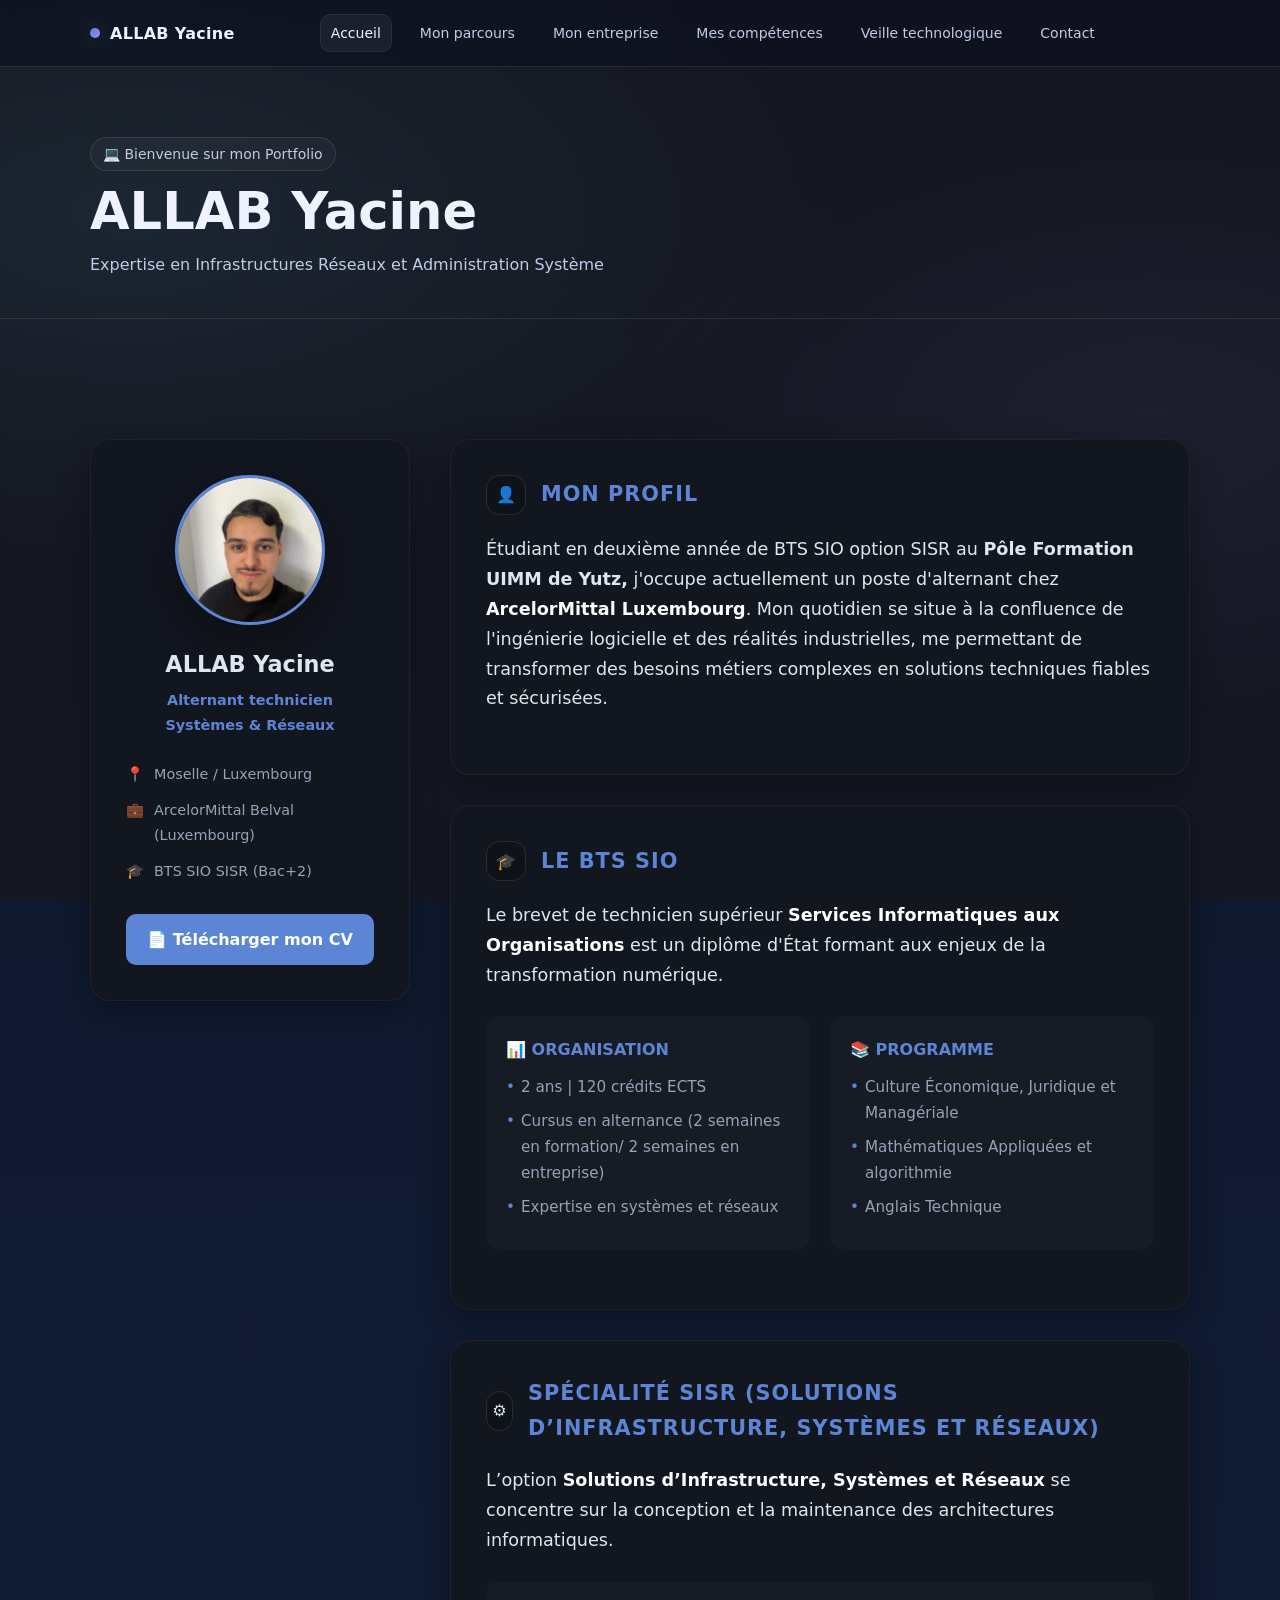
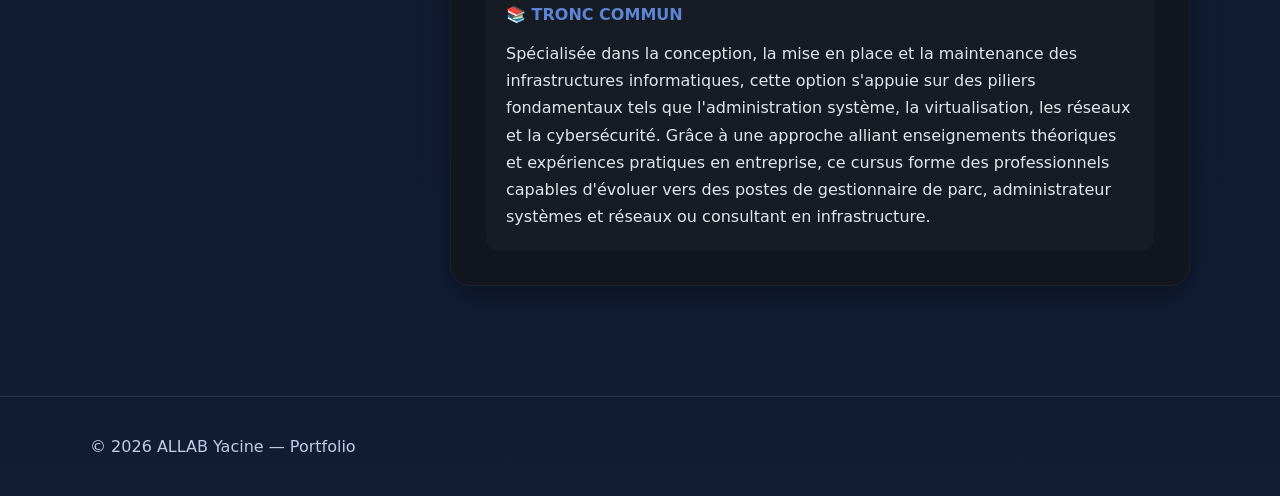
==== commit fef4b8ac: "add the sisr docs" ====
--- a/index.html
+++ b/index.html
@@ -5,6 +5,7 @@
   <meta name="viewport" content="width=device-width, initial-scale=1" />
   <title>ALLAB Yacine — Mon Portfolio</title>
   <link rel="stylesheet" href="assets/css/style.css" />
+  <link rel="icon" type="image/x-icon" href="assets/icons/ya.jpg">
 </head>
 <body>
   <div id="progress" class="progress"></div>
@@ -39,7 +40,7 @@
       <div class="reveal">
         <span class="badge">💻 Bienvenue sur mon Portfolio</span>
         <h1 class="h-title">ALLAB Yacine</h1>
-        <p class="h-sub">Expertise en Infrastructures Réseaux, Cybersécurité et Administration Système.</p>
+        <p class="h-sub">Expertise en Infrastructures Réseaux et Administration Système</p>
       </div>
     </div>
   </section>
@@ -123,9 +124,8 @@
                 <div class="bubble-box">
                   <h3 class="box-title">📚 Tronc commun</h3>
                   <ul class="clean-list">
-                    <li>Administration systèmes</li>
-                    <li>Réseaux</li>
-                    <li>Cybersécurité</li>
+                    <p>Spécialisée dans la conception, la mise en place et la maintenance des infrastructures informatiques, cette option s'appuie sur des piliers fondamentaux tels que l'administration système, la virtualisation, les réseaux et la cybersécurité. Grâce à une approche alliant enseignements théoriques et expériences pratiques en entreprise, ce cursus forme des professionnels 
+                      capables d'évoluer vers des postes de gestionnaire de parc, administrateur systèmes et réseaux ou consultant en infrastructure.</p>
                   </ul>
                 </div>
             </div>
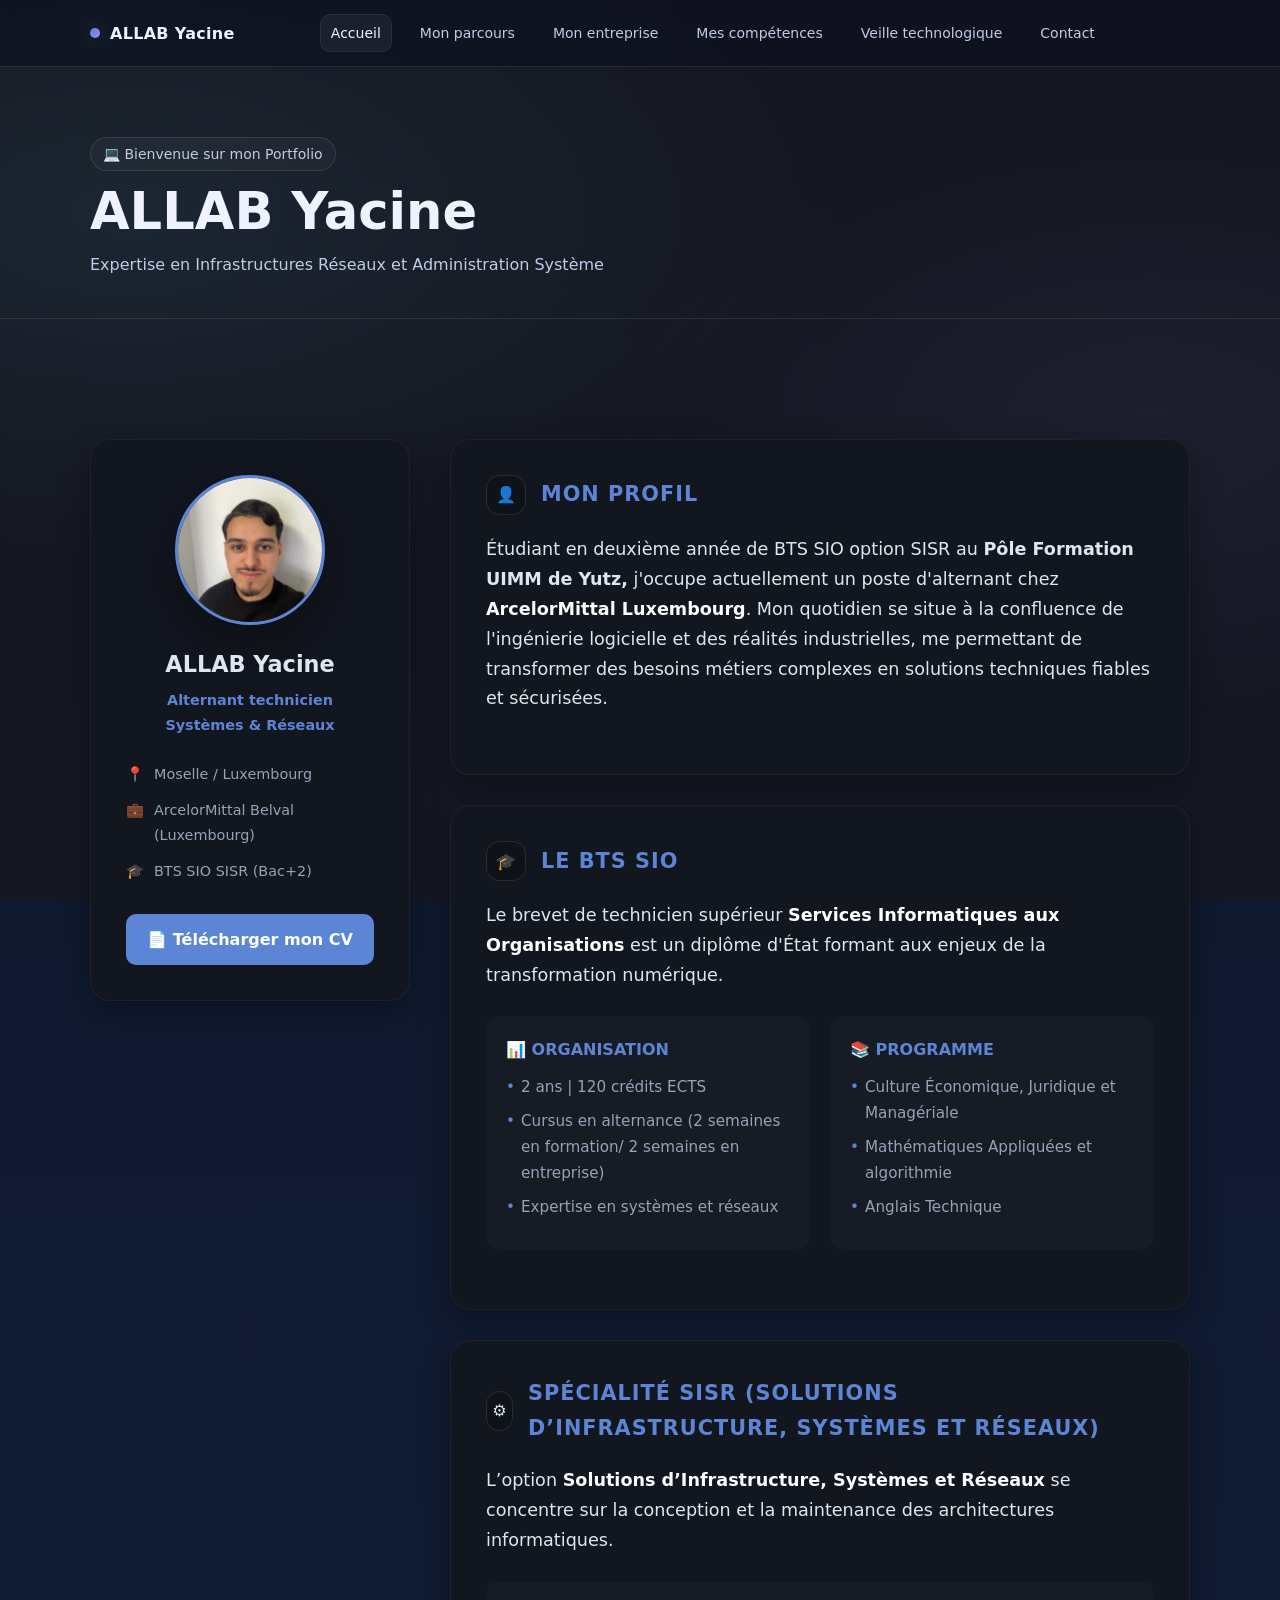
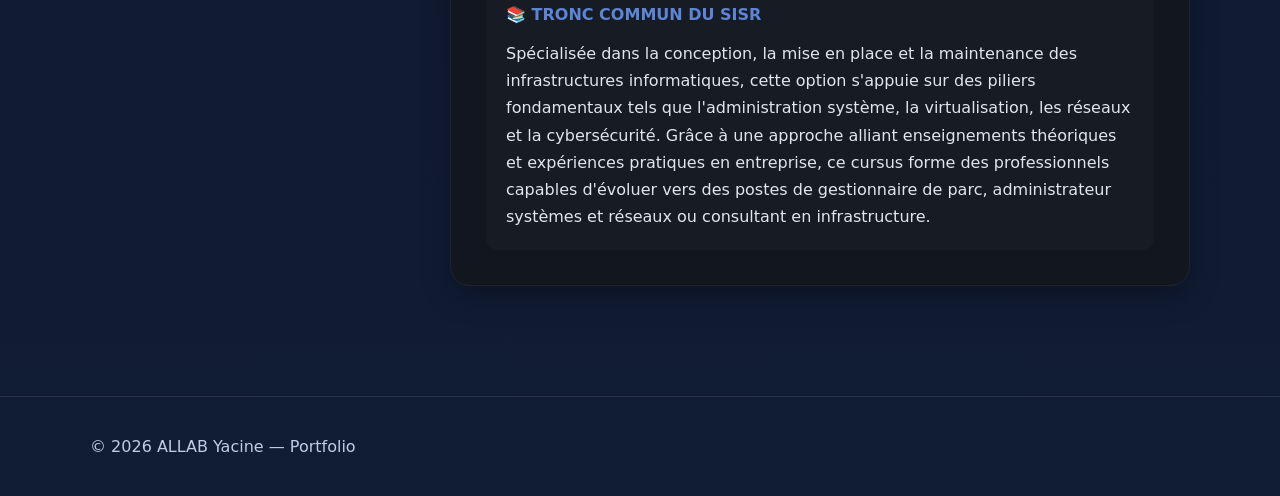
==== commit d0eeae41: "changer la page contact" ====
--- a/index.html
+++ b/index.html
@@ -122,7 +122,7 @@
                 L’option <b>Solutions d’Infrastructure, Systèmes et Réseaux</b> se concentre sur la conception et la maintenance des architectures informatiques.
               </p>
                 <div class="bubble-box">
-                  <h3 class="box-title">📚 Tronc commun</h3>
+                  <h3 class="box-title">📚 Tronc commun du SISR</h3>
                   <ul class="clean-list">
                     <p>Spécialisée dans la conception, la mise en place et la maintenance des infrastructures informatiques, cette option s'appuie sur des piliers fondamentaux tels que l'administration système, la virtualisation, les réseaux et la cybersécurité. Grâce à une approche alliant enseignements théoriques et expériences pratiques en entreprise, ce cursus forme des professionnels 
                       capables d'évoluer vers des postes de gestionnaire de parc, administrateur systèmes et réseaux ou consultant en infrastructure.</p>
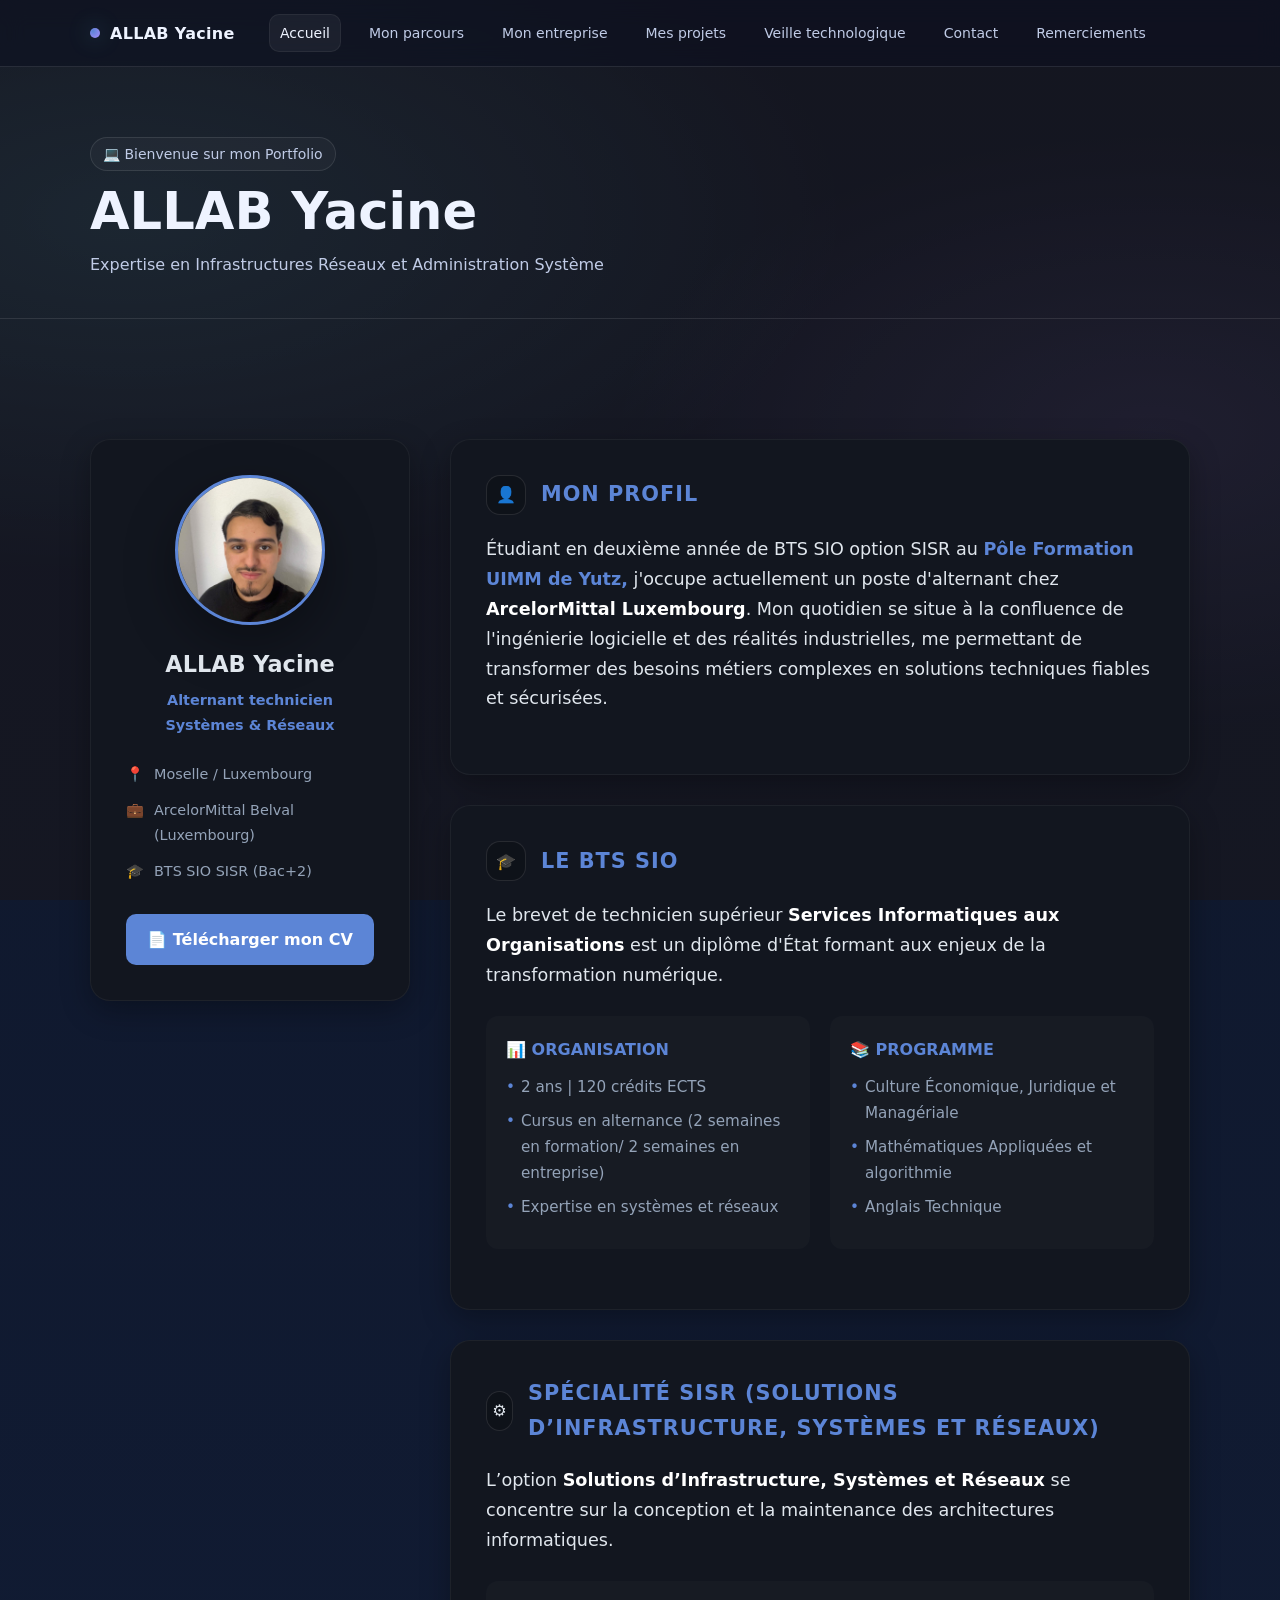
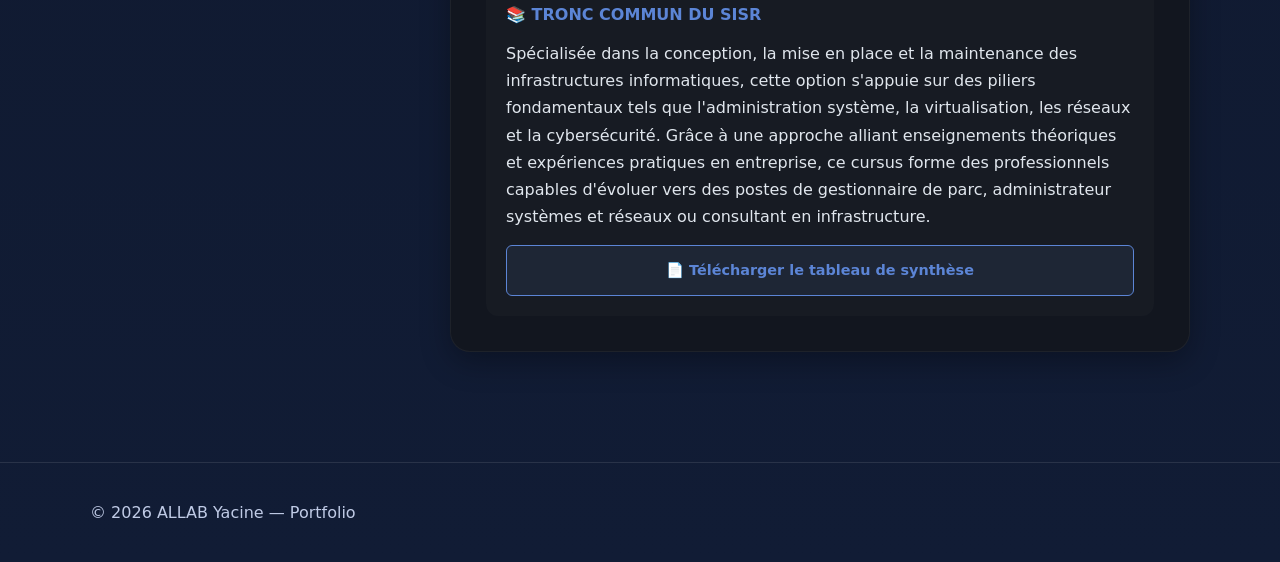
==== commit a7455c63: "finish normally" ====
--- a/index.html
+++ b/index.html
@@ -21,9 +21,10 @@
         <a class="active" href="index.html">Accueil</a>
         <a href="parcours.html">Mon parcours</a>
         <a href="entreprise.html">Mon entreprise</a>
-        <a href="competences.html">Mes compétences</a>
+        <a href="competences.html">Mes projets</a>
         <a href="veille.html">Veille technologique</a>
         <a href="contact.html">Contact</a>
+        <a href="remerciements.html">Remerciements</a>
       </nav>
 
       <div class="actions">
@@ -127,6 +128,9 @@
                     <p>Spécialisée dans la conception, la mise en place et la maintenance des infrastructures informatiques, cette option s'appuie sur des piliers fondamentaux tels que l'administration système, la virtualisation, les réseaux et la cybersécurité. Grâce à une approche alliant enseignements théoriques et expériences pratiques en entreprise, ce cursus forme des professionnels 
                       capables d'évoluer vers des postes de gestionnaire de parc, administrateur systèmes et réseaux ou consultant en infrastructure.</p>
                   </ul>
+            <a class="procedure-btn project-download-btn" href="assets/procédure/Tableau de synthèse.pdf" target="_blank">
+              📄 Télécharger le tableau de synthèse
+            </a>
                 </div>
             </div>
           </article>
--- a/assets/css/style.css
+++ b/assets/css/style.css
@@ -3345,4 +3345,97 @@
         gap: 20px;
     }
     .org-services-grid::before { display: none; }
+}
+
+/* --- BOUTON FLÈCHE --- */
+.view-project-btn {
+    background: none;
+    border: none;
+    color: var(--accent);
+    font-weight: 700;
+    cursor: pointer;
+    display: flex;
+    align-items: center;
+    gap: 8px;
+    transition: 0.3s;
+    padding: 5px 0;
+}
+.view-project-btn span { transition: transform 0.3s; }
+.view-project-btn:hover span { transform: translateX(5px); }
+
+/* --- MODALE STYLE DASHBOARD --- */
+.modal-overlay {
+    position: fixed;
+    inset: 0;
+    background: rgba(7, 10, 22, 0.95);
+    backdrop-filter: blur(10px);
+    display: none; /* Caché par défaut */
+    justify-content: center;
+    align-items: center;
+    z-index: 9999;
+    padding: 20px;
+}
+
+.modal-container {
+    background: #111c35;
+    width: 100%;
+    max-width: 900px;
+    max-height: 90vh;
+    border-radius: 24px;
+    border: 1px solid rgba(255,255,255,0.1);
+    position: relative;
+    overflow-y: auto;
+    animation: fadeInModal 0.3s ease-out;
+}
+
+@keyframes fadeInModal {
+    from { opacity: 0; transform: translateY(20px); }
+    to { opacity: 1; transform: translateY(0); }
+}
+
+.modal-close {
+    position: absolute;
+    top: 20px;
+    right: 20px;
+    background: rgba(255,255,255,0.05);
+    border: none;
+    color: white;
+    font-size: 24px;
+    width: 40px;
+    height: 40px;
+    border-radius: 50%;
+    cursor: pointer;
+}
+
+.modal-content { padding: 40px; }
+
+.modal-header { margin-bottom: 30px; border-left: 4px solid var(--accent); padding-left: 20px; }
+.modal-header h2 { font-size: 28px; margin-bottom: 5px; }
+.modal-tag { color: var(--accent); font-size: 13px; font-weight: 800; text-transform: uppercase; }
+
+/* GRILLE DE LISIBILITÉ */
+.modal-grid { display: grid; grid-template-columns: 1fr 1fr; gap: 20px; }
+.modal-card { 
+    background: rgba(255,255,255,0.03); 
+    padding: 20px; 
+    border-radius: 16px; 
+    border: 1px solid rgba(255,255,255,0.05); 
+}
+.modal-card.full { grid-column: span 2; }
+.modal-card h4 { color: var(--accent); margin-bottom: 12px; font-size: 16px; text-transform: uppercase; }
+.modal-card p { line-height: 1.6; color: var(--muted); font-size: 15px; }
+
+.modal-img { 
+    width: 100%; 
+    border-radius: 12px; 
+    margin-top: 15px; 
+    border: 1px solid rgba(255,255,255,0.1);
+    background: #000;
+}
+
+@media (max-width: 768px) { .modal-grid { grid-template-columns: 1fr; } .modal-card.full { grid-column: span 1; } }
+
+.big-bubble-dark strong {
+    color: var(--accent); /* Ou une couleur blanche brillante #fff */
+    font-weight: 600;
 }
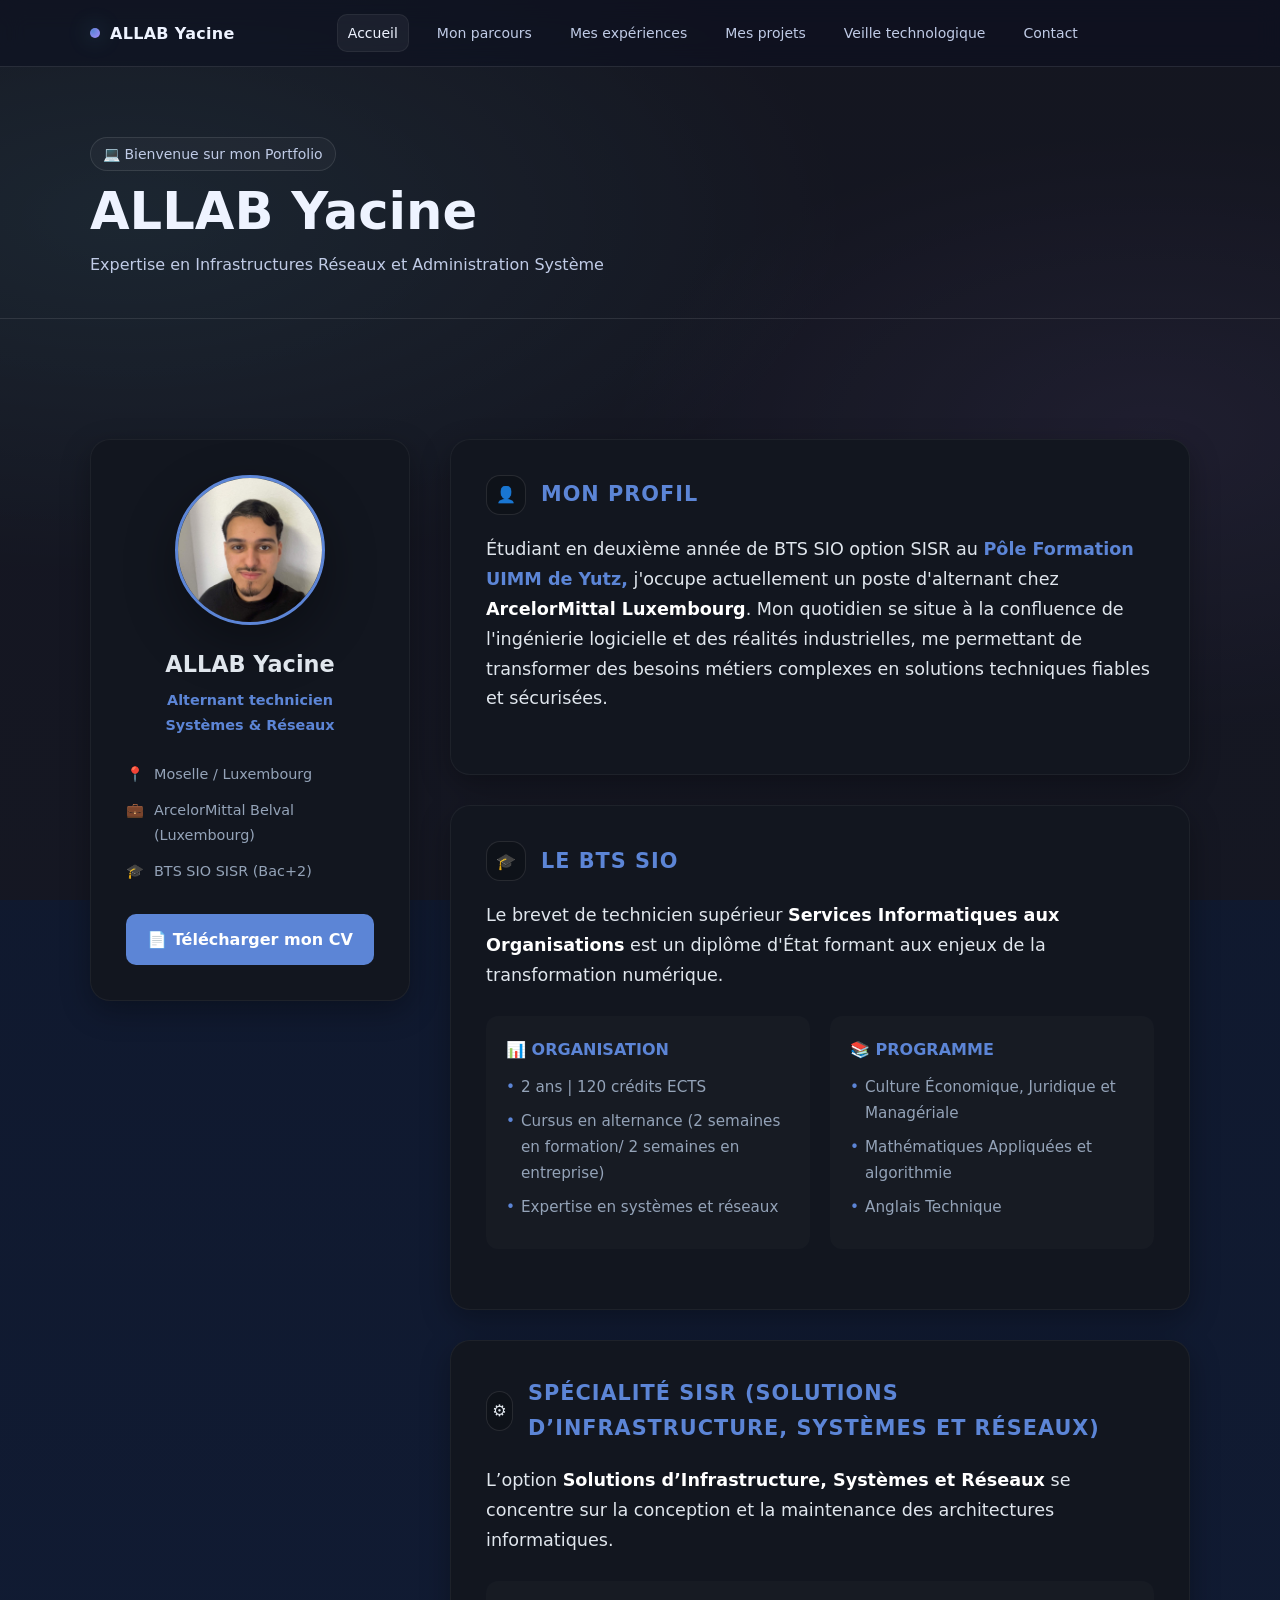
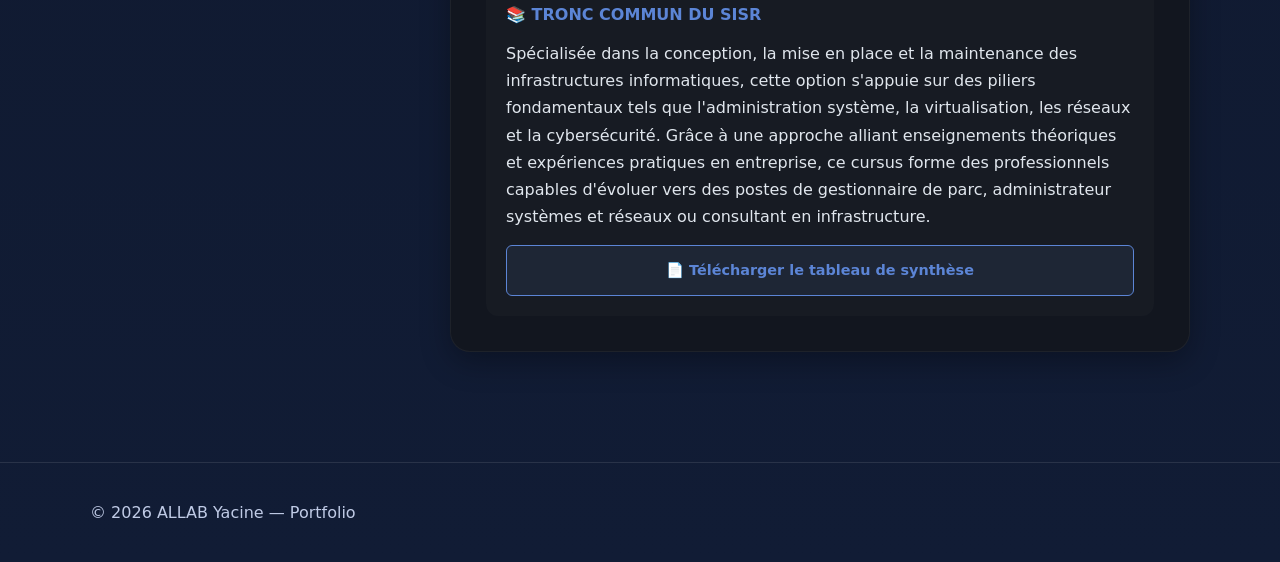
==== commit 431cdf08: "Suppresion de l'onglet remerciements et changement du nom de l'onglet mon entreprise" ====
--- a/index.html
+++ b/index.html
@@ -20,11 +20,10 @@
       <nav id="navLinks" class="nav-links">
         <a class="active" href="index.html">Accueil</a>
         <a href="parcours.html">Mon parcours</a>
-        <a href="entreprise.html">Mon entreprise</a>
+        <a href="entreprise.html">Mes expériences</a>
         <a href="competences.html">Mes projets</a>
         <a href="veille.html">Veille technologique</a>
         <a href="contact.html">Contact</a>
-        <a href="remerciements.html">Remerciements</a>
       </nav>
 
       <div class="actions">
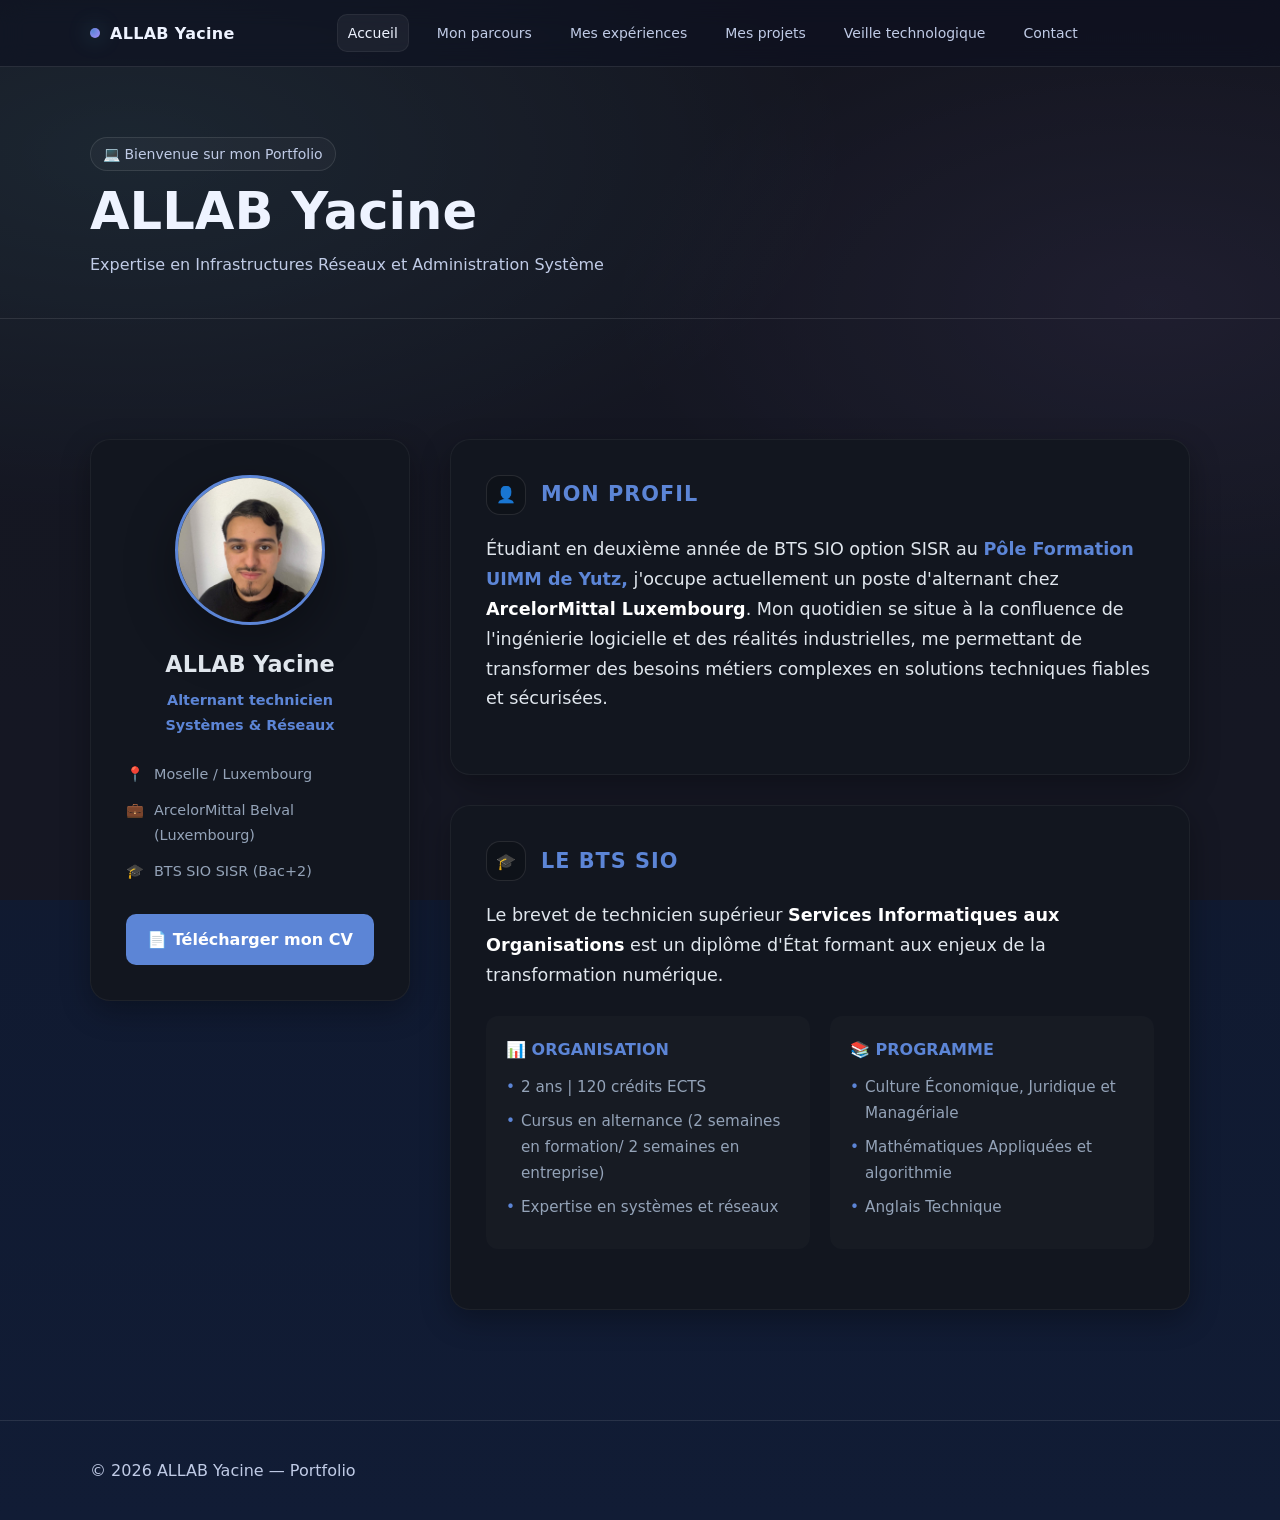
==== commit fe0616f3: "Remove the skills tabs" ====
--- a/index.html
+++ b/index.html
@@ -111,29 +111,6 @@
               </div>
             </div>
           </article>
-
-          <article class="big-bubble-dark reveal" style="margin-top: 30px;">
-            <div class="bubble-content-padding">
-              <div class="bubble-header-mini">
-                <span class="mini-ico">⚙️</span>
-                <h2>Spécialité SISR (Solutions d’Infrastructure, Systèmes et Réseaux)</h2>
-              </div>
-              <p class="bubble-text">
-                L’option <b>Solutions d’Infrastructure, Systèmes et Réseaux</b> se concentre sur la conception et la maintenance des architectures informatiques.
-              </p>
-                <div class="bubble-box">
-                  <h3 class="box-title">📚 Tronc commun du SISR</h3>
-                  <ul class="clean-list">
-                    <p>Spécialisée dans la conception, la mise en place et la maintenance des infrastructures informatiques, cette option s'appuie sur des piliers fondamentaux tels que l'administration système, la virtualisation, les réseaux et la cybersécurité. Grâce à une approche alliant enseignements théoriques et expériences pratiques en entreprise, ce cursus forme des professionnels 
-                      capables d'évoluer vers des postes de gestionnaire de parc, administrateur systèmes et réseaux ou consultant en infrastructure.</p>
-                  </ul>
-            <a class="procedure-btn project-download-btn" href="assets/procédure/Tableau de synthèse.pdf" target="_blank">
-              📄 Télécharger le tableau de synthèse
-            </a>
-                </div>
-            </div>
-          </article>
-
         </div>
       </div>
     </div>
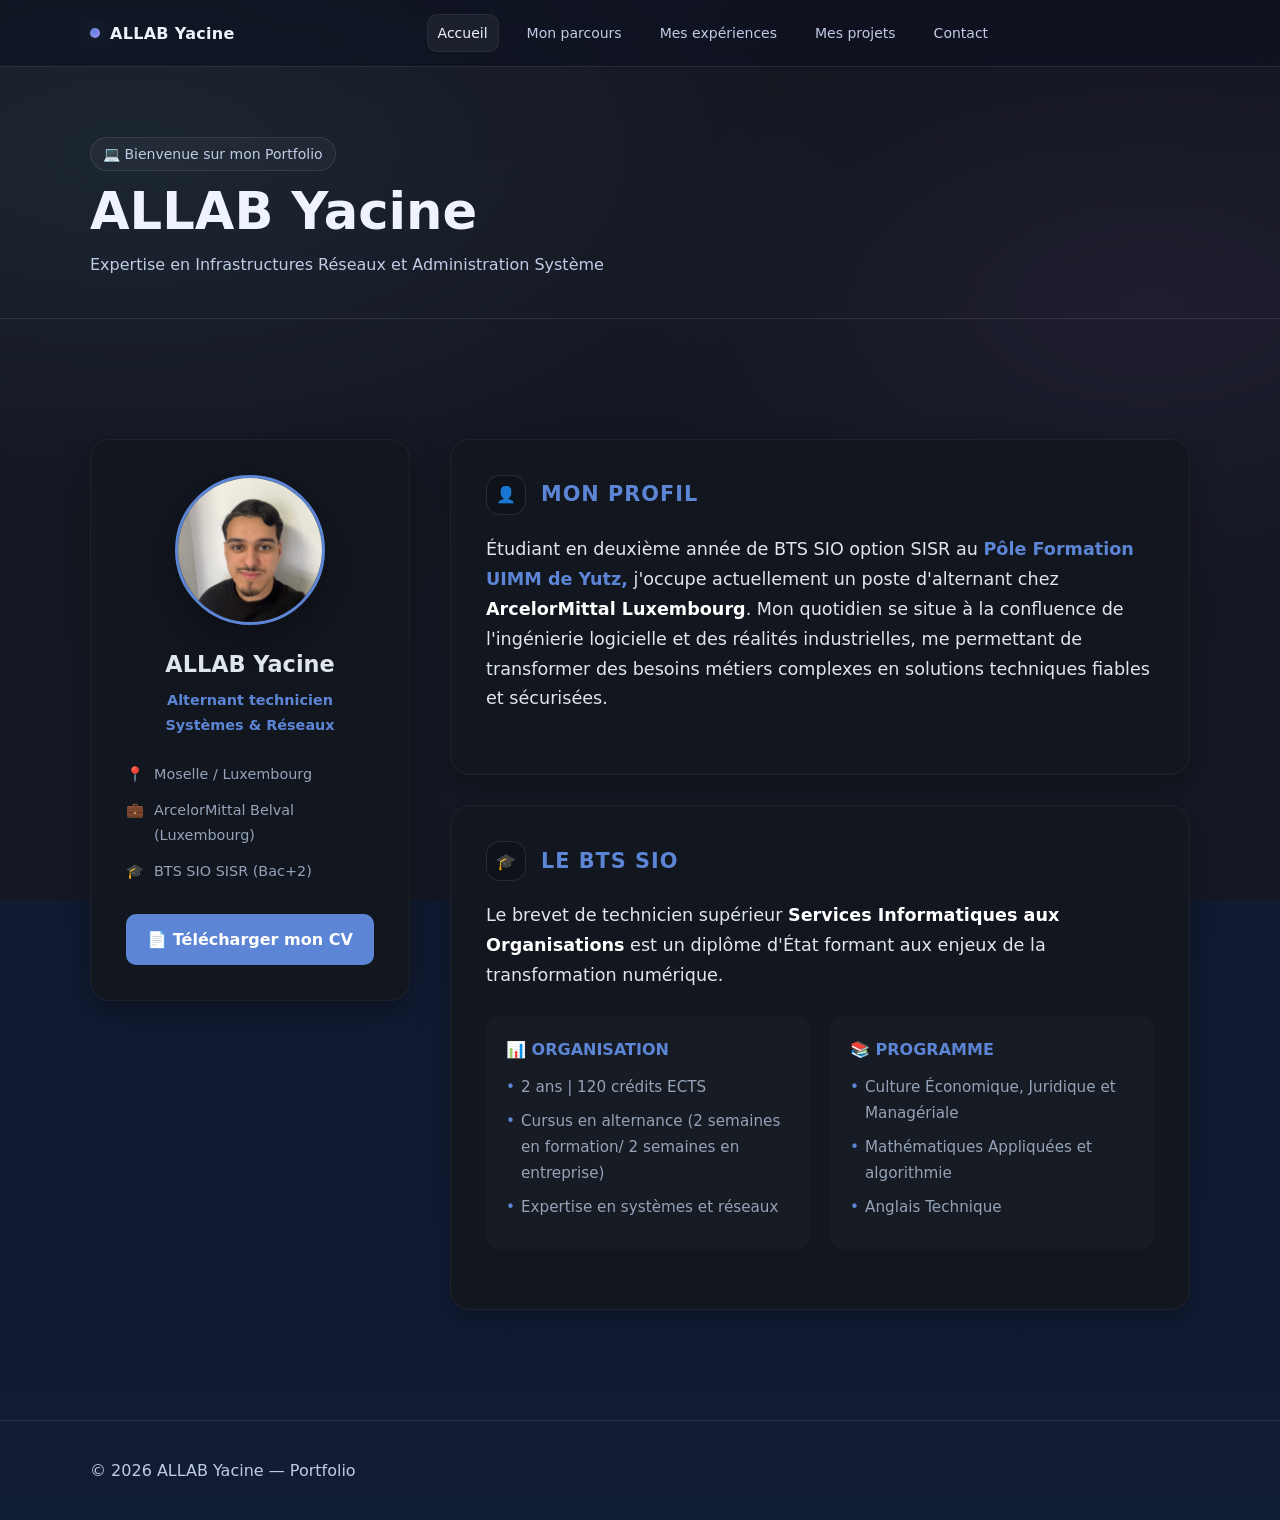
==== commit 433cc2d5: "Suppression de page veille technologique" ====
--- a/index.html
+++ b/index.html
@@ -22,7 +22,6 @@
         <a href="parcours.html">Mon parcours</a>
         <a href="entreprise.html">Mes expériences</a>
         <a href="competences.html">Mes projets</a>
-        <a href="veille.html">Veille technologique</a>
         <a href="contact.html">Contact</a>
       </nav>
 
